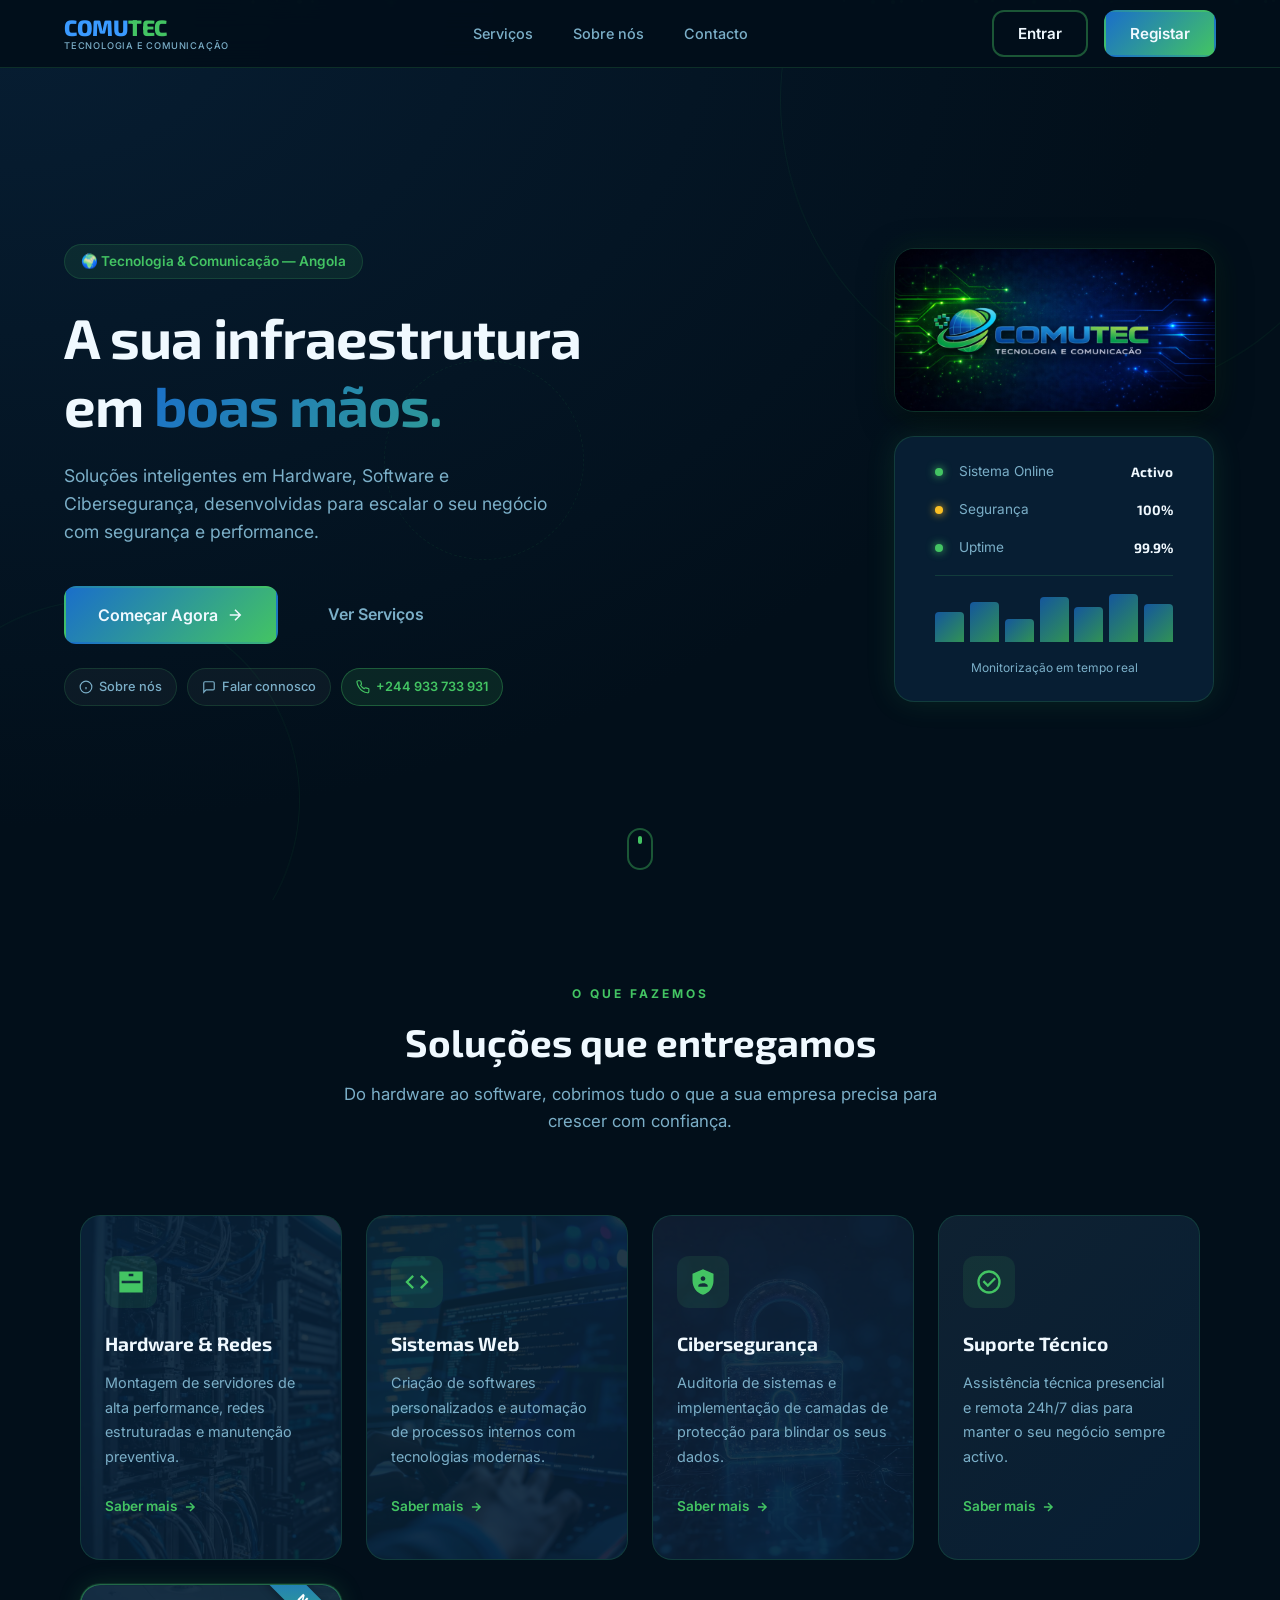
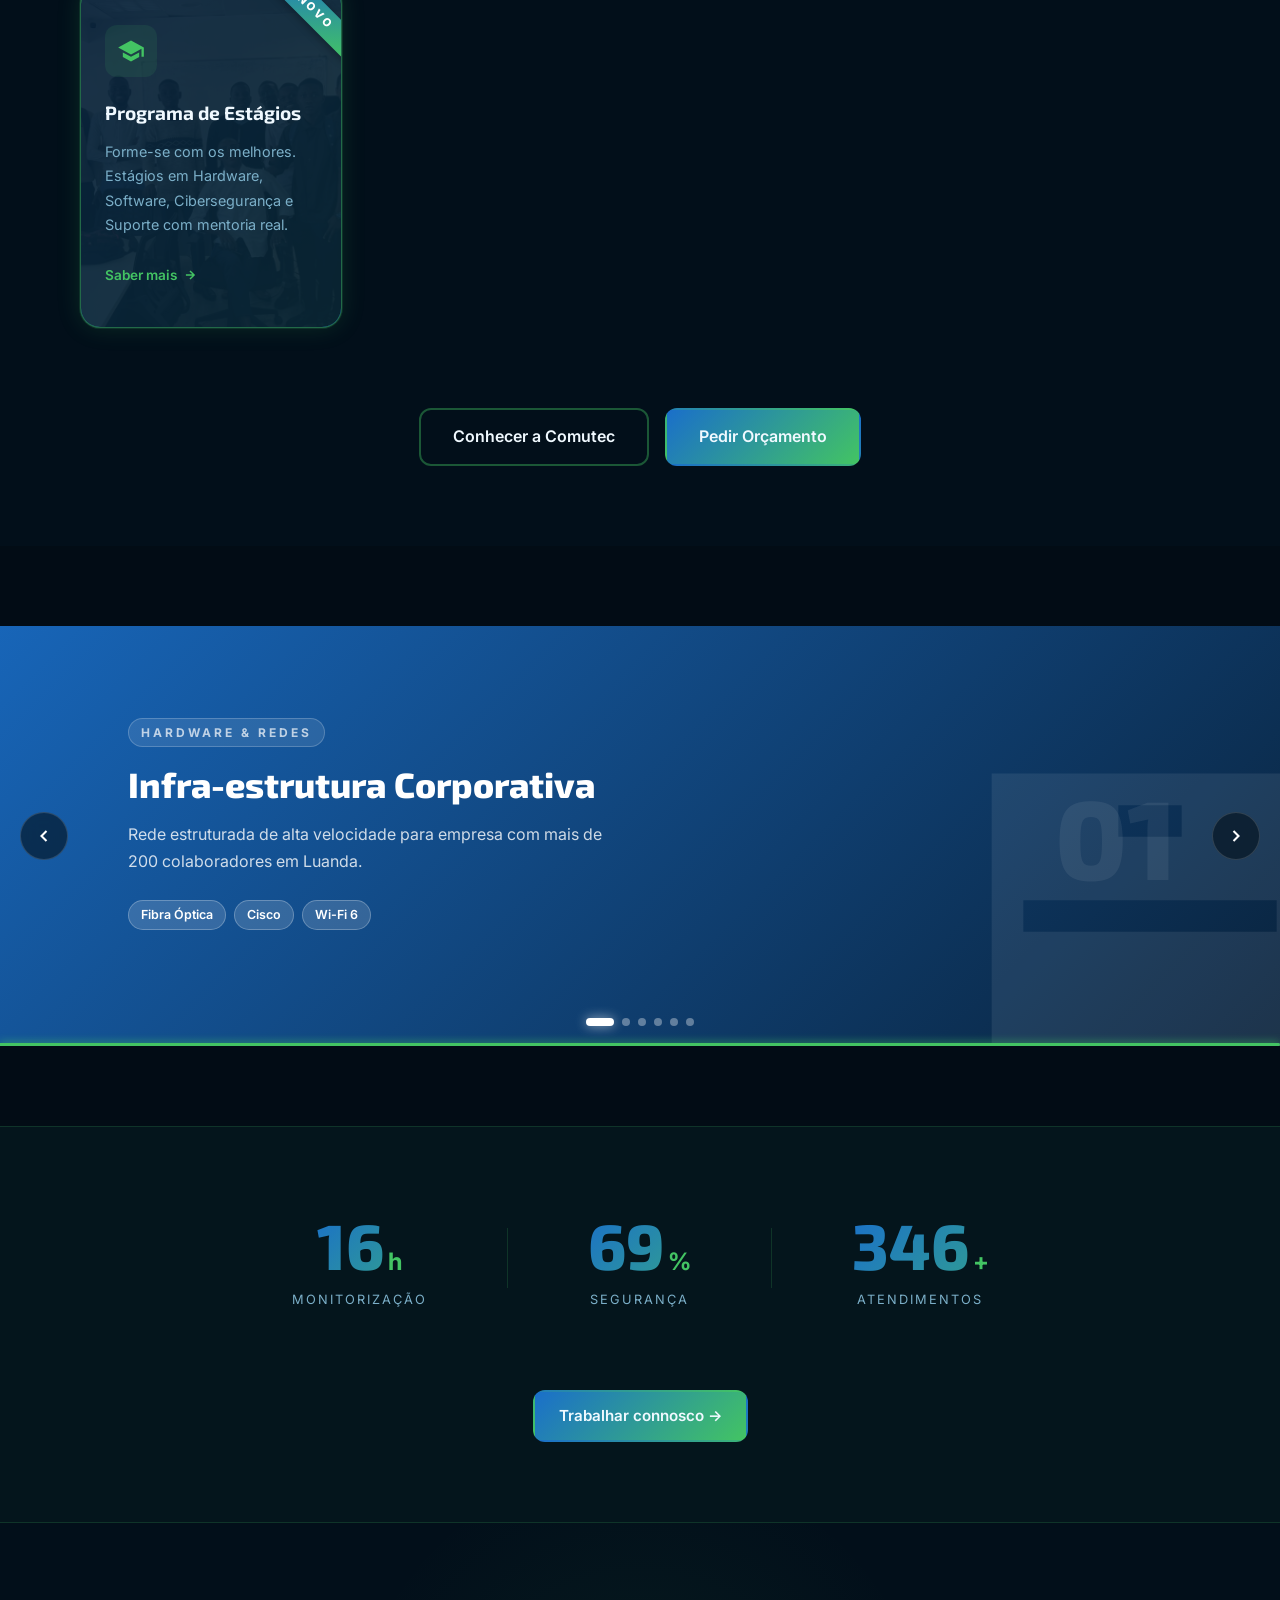
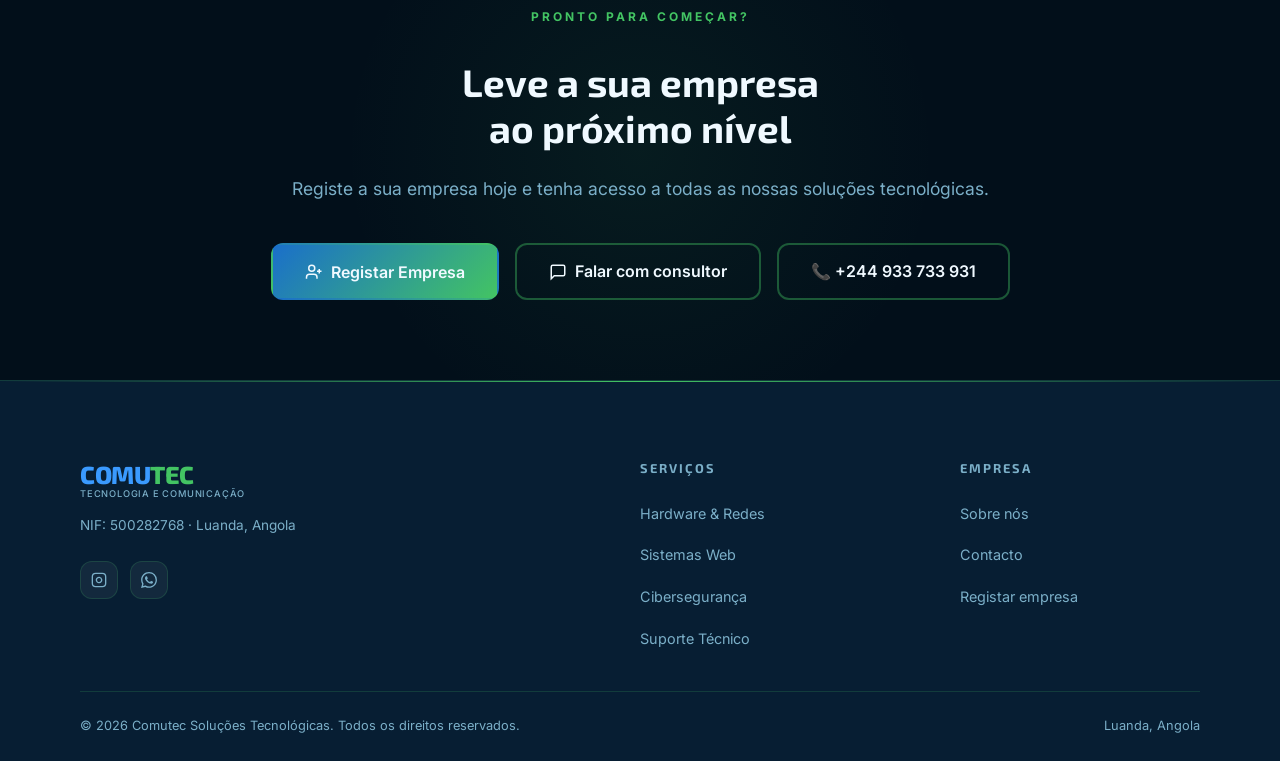
==== index.html @ fc042540 "links" ====
<!DOCTYPE html>
<html lang="pt-pt">
<head>
    <meta charset="UTF-8">
    <meta name="viewport" content="width=device-width, initial-scale=1.0">
    <title>Comutec | Tecnologia e Comunicação</title>
    <link rel="preconnect" href="https://fonts.googleapis.com">
    <link rel="preconnect" href="https://fonts.gstatic.com" crossorigin>
    <link href="https://fonts.googleapis.com/css2?family=Exo+2:wght@300;400;600;700;800&family=Inter:wght@400;500&display=swap" rel="stylesheet">
    <link rel="stylesheet" href="css/pagina_inicial.css">
</head>
<body>

    <!-- ========== INDICADOR DE SCROLL ========== -->
    <div class="indicador-scroll" id="indicador-scroll"></div>

   <!-- ========== CABEÇALHO ========== -->
    <header id="cabecalho">
        <a href="index.html" class="logotipo">
            <div class="logotipo__texto">
                <span class="logotipo__nome">
                    <span class="nome-comu">COMU</span><span class="nome-tec">TEC</span>
                </span>
                <span class="logotipo__slogan">Tecnologia e Comunicação</span>
            </div>
        </a>

        <nav class="navegacao" id="navegacao">
            <!--<a href="index.html"          class="navegacao__link">Início</a>-->
            <a href="#servicos"          class="navegacao__link">Serviços</a>
            <a href="html/sobre.html"    class="navegacao__link">Sobre nós</a>
            <a href="html/contacto.html" class="navegacao__link">Contacto</a>
        </nav>

        <div class="botoes-auth">
            <button id="btn-entrar"   class="botao botao--contorno">Entrar</button>
            <button id="btn-registar" class="botao botao--primario">Registar</button>
        </div>

        <button class="btn-menu-mobile" id="btn-menu-mobile" aria-label="Abrir menu">
            <span></span><span></span><span></span>
        </button>
    </header>


    <!-- ========== HERÓI ========== -->
    <section class="heroi" id="inicio">
        <div class="heroi__fundo">
            <div class="circuito circuito--1"></div>
            <div class="circuito circuito--2"></div>
            <div class="circuito circuito--3"></div>
        </div>
        <!-- Partículas flutuantes -->
            <div class="particulas" id="particulas"></div>
        </div>

        <div class="heroi__conteudo">
            <span class="etiqueta-destaque">🌍 Tecnologia &amp; Comunicação — Angola</span>
            <h1 class="heroi__titulo">
                A sua infraestrutura<br>
                em <span class="texto-gradiente">boas mãos.</span>
            </h1>
            <p class="heroi__subtitulo">
                Soluções inteligentes em Hardware, Software e Cibersegurança,
                desenvolvidas para escalar o seu negócio com segurança e performance.
            </p>

            <!-- Botões principais de acção -->
            <div class="heroi__acoes animar" data-animacao="entrar-cima" data-atraso="450">
                <button id="btn-comecar" class="botao botao--primario botao--grande botao--magnetico">
                    Começar Agora
                    <svg viewBox="0 0 24 24" fill="none" stroke="currentColor" stroke-width="2">
                        <path d="M5 12h14M12 5l7 7-7 7"/>
                    </svg>
                </button>
                <a href="#servicos" class="botao botao--fantasma botao--grande">Ver Serviços</a>
            </div>

            <!-- Botões de acção rápida (pequenos) -->
            <div class="heroi__acoes-rapidas">
                <a href="html/sobre.html" class="botao-rapido">
                    <svg viewBox="0 0 24 24" fill="none" stroke="currentColor" stroke-width="2">
                        <circle cx="12" cy="12" r="10"/>
                        <path d="M12 16v-4M12 8h.01"/>
                    </svg>
                    Sobre nós
                </a>
                <a href="html/contacto.html" class="botao-rapido">
                    <svg viewBox="0 0 24 24" fill="none" stroke="currentColor" stroke-width="2">
                        <path d="M21 15a2 2 0 0 1-2 2H7l-4 4V5a2 2 0 0 1 2-2h14a2 2 0 0 1 2 2z"/>
                    </svg>
                    Falar connosco
                </a>

                <a href="tel:+244933733931" class="botao-rapido botao-rapido--destaque">
                    <svg viewBox="0 0 24 24" fill="none" stroke="currentColor" stroke-width="2">
                        <path d="M22 16.92v3a2 2 0 0 1-2.18 2 19.79 19.79 0 0 1-8.63-3.07A19.5 19.5 0 0 1 4.69 12 19.79 19.79 0 0 1 1.61 3.41 2 2 0 0 1 3.6 1.22h3a2 2 0 0 1 2 1.72 12.84 12.84 0 0 0 .7 2.81 2 2 0 0 1-.45 2.11L7.91 8.96a16 16 0 0 0 6 6l.96-.96a2 2 0 0 1 2.11-.45 12.84 12.84 0 0 0 2.81.7A2 2 0 0 1 22 16.92z"/>
                    </svg>
                    +244 933 733 931
                </a>
            </div>
        </div>

        <div class="heroi__visual">
            <div class="heroi__banner-logo">
                <img src="assets/logoComutecN.png" alt="Comutec" class="heroi__logo-banner">
            </div>
            <div class="painel-tech">
                <div class="painel-tech__linha">
                    <span class="ponto ponto--activo"></span>
                    <span class="painel-tech__label">Sistema Online</span>
                    <span class="painel-tech__valor texto-verde">Activo</span>
                </div>
                <div class="painel-tech__linha">
                    <span class="ponto ponto--aviso"></span>
                    <span class="painel-tech__label">Segurança</span>
                    <span class="painel-tech__valor">100%</span>
                </div>
                <div class="painel-tech__linha">
                    <span class="ponto ponto--activo"></span>
                    <span class="painel-tech__label">Uptime</span>
                    <span class="painel-tech__valor texto-verde">99.9%</span>
                </div>
                <div class="painel-tech__divisor"></div>
                <div class="painel-tech__grafico">
                    <div class="barra" style="--altura: 60%"></div>
                    <div class="barra" style="--altura: 80%"></div>
                    <div class="barra" style="--altura: 45%"></div>
                    <div class="barra" style="--altura: 90%"></div>
                    <div class="barra" style="--altura: 70%"></div>
                    <div class="barra" style="--altura: 95%"></div>
                    <div class="barra" style="--altura: 75%"></div>
                </div>
                <p class="painel-tech__rodape">Monitorização em tempo real</p>
            </div>
        </div>
    </section>

     <!-- Indicador de scroll para baixo -->
        <div class="heroi__scroll-indicador animar" data-animacao="entrar-cima" data-atraso="900">
            <span></span>
        </div>
    </section>



<!-- ========== SERVIÇOS ========== -->
    <section class="servicos" id="servicos">
        <div class="contentor">
            <div class="cabecalho-seccao animar" data-animacao="entrar-cima">
                <span class="etiqueta-seccao">O QUE FAZEMOS</span>
                <h2>Soluções que entregamos</h2>
                <p>Do hardware ao software, cobrimos tudo o que a sua empresa precisa para crescer com confiança.</p>
            </div>
            <div class="grelha-servicos">
                <a href="html/hardware_redes.html" class="cartao-servico cartao-servico--hardware" data-atraso="0">
                    <div class="cartao-servico__imagem"></div>
                    <div class="cartao-servico__brilho"></div>
                    <div class="cartao-servico__icone">
                        <svg viewBox="0 0 24 24" fill="currentColor"><path d="M20,13H4V11H20M7,19H17V17H7M10,5H14V7H10M22,3H2V21H22V3Z"/></svg>
                    </div>
                    <h3>Hardware &amp; Redes</h3>
                    <p>Montagem de servidores de alta performance, redes estruturadas e manutenção preventiva.</p>
                    <span class="cartao-servico__link">Saber mais 
                        <svg viewBox="0 0 24 24" fill="none" stroke="currentColor" stroke-width="2.5">
                            <path d="M5 12h14M12 5l7 7-7 7"/>
                        </svg>
                    </span>
                </a>
                <a href="html/sistemas_web.html" class="cartao-servico cartao-servico--web" data-atraso="100">
                    <div class="cartao-servico__imagem"></div>
                    <div class="cartao-servico__brilho"></div>
                    <div class="cartao-servico__icone">
                        <svg viewBox="0 0 24 24" fill="currentColor"><path d="M14.6,16.6L19.2,12L14.6,7.4L16,6L22,12L16,18L14.6,16.6M9.4,16.6L4.8,12L9.4,7.4L8,6L2,12L8,18L9.4,16.6Z"/></svg>
                    </div>
                    <h3>Sistemas Web</h3>
                    <p>Criação de softwares personalizados e automação de processos internos com tecnologias modernas.</p>
                    <span class="cartao-servico__link">Saber mais 
                        <svg viewBox="0 0 24 24" fill="none" stroke="currentColor" stroke-width="2.5">
                            <path d="M5 12h14M12 5l7 7-7 7"/>
                        </svg>
                    </span>
                </a>
                <a href="html/ciberseguranca.html" class="cartao-servico cartao-servico--seguranca" data-atraso="200">
                    <div class="cartao-servico__imagem"></div>
                    <div class="cartao-servico__brilho"></div>
                    <div class="cartao-servico__icone">
                        <svg viewBox="0 0 24 24" fill="currentColor"><path d="M12,1L3,5V11C3,16.55 6.84,21.74 12,23C17.16,21.74 21,16.55 21,11V5L12,1M12,7C13.1,7 14,7.9 14,9C14,10.1 13.1,11 12,11C10.9,11 10,10.1 10,9C10,7.9 10.9,7 12,7M12,13C13.33,13 16,13.67 16,15V16H8V15C8,13.67 10.67,13 12,13Z"/></svg>
                    </div>
                    <h3>Cibersegurança</h3>
                    <p>Auditoria de sistemas e implementação de camadas de protecção para blindar os seus dados.</p>
                    <span class="cartao-servico__link">Saber mais 
                        <svg viewBox="0 0 24 24" fill="none" stroke="currentColor" stroke-width="2.5">
                            <path d="M5 12h14M12 5l7 7-7 7"/>
                        </svg>
                    </span>
                </a>
                <a href="html/suporte_tecnico.html" class="cartao-servico cartao-servico--suporte" data-atraso="300">
                    <div class="cartao-servico__imagem"></div>
                    <div class="cartao-servico__brilho"></div>
                    <div class="cartao-servico__icone">
                        <svg viewBox="0 0 24 24" fill="currentColor"><path d="M12,2A10,10 0 0,0 2,12A10,10 0 0,0 12,22A10,10 0 0,0 22,12A10,10 0 0,0 12,2M12,4A8,8 0 0,1 20,12A8,8 0 0,1 12,20A8,8 0 0,1 4,12A8,8 0 0,1 12,4M11,16.5L6.5,12L7.91,10.59L11,13.67L16.59,8.09L18,9.5L11,16.5Z"/></svg>
                    </div>
                    <h3>Suporte Técnico</h3>
                    <p>Assistência técnica presencial e remota 24h/7 dias para manter o seu negócio sempre activo.</p>
                    <span class="cartao-servico__link">Saber mais 
                        <svg viewBox="0 0 24 24" fill="none" stroke="currentColor" stroke-width="2.5">
                            <path d="M5 12h14M12 5l7 7-7 7"/>
                        </svg>
                    </span>
                </a>
                <!-- NOVO CARTÃO: PROGRAMA DE ESTÁGIOS -->
                <a href="html/" class="cartao-servico cartao-servico--estagios cartao-servico--destaque" data-atraso="400">
                    <div class="cartao-servico__imagem"></div>
                    <div class="cartao-servico__brilho"></div>
                    <span class="cartao-servico__fita">NOVO</span>
                    <div class="cartao-servico__icone">
                        <svg viewBox="0 0 24 24" fill="currentColor"><path d="M12,3L1,9L12,15L21,10.09V17H23V9M5,13.18V17.18L12,21L19,17.18V13.18L12,17L5,13.18Z"/></svg>
                    </div>
                    <h3>Programa de Estágios</h3>
                    <p>Forme-se com os melhores. Estágios em Hardware, Software, Cibersegurança e Suporte com mentoria real.</p>
                    <span class="cartao-servico__link">Saber mais 
                        <svg viewBox="0 0 24 24" fill="none" stroke="currentColor" stroke-width="2.5">
                            <path d="M5 12h14M12 5l7 7-7 7"/>
                        </svg>
                    </span>
                </a>
            </div>

              <!-- Botões abaixo dos cartões de serviço -->
            <div class="servicos__botoes animar" data-animacao="entrar-cima">
                <a href="html/sobre.html"    class="botao botao--contorno botao--grande">Conhecer a Comutec</a>
                <a href="html/contacto.html" class="botao botao--primario botao--grande botao--magnetico">Pedir Orçamento</a>
            </div>
        </div>
    </section>

     <!-- ========== CARROSSEL DE PROJECTOS ========== -->
    <section class="carrossel-seccao" id="carrossel">

        <div class="carrossel" id="carrossel-principal">
            <div class="carrossel__faixa" id="faixa-carrossel">

                <div class="carrossel__slide" data-cor="#1a6fca">
                    <div class="slide__gradiente" style="--g1:#1a6fca;--g2:#0a2540;"></div>
                    <div class="slide__icone-fundo">
                        <svg viewBox="0 0 24 24" fill="currentColor" opacity="0.08"><path d="M20,13H4V11H20M7,19H17V17H7M10,5H14V7H10M22,3H2V21H22V3Z"/></svg>
                    </div>
                    <div class="slide__conteudo">
                        <span class="slide__categoria">Hardware &amp; Redes</span>
                        <h3>Infra-estrutura Corporativa</h3>
                        <p>Rede estruturada de alta velocidade para empresa com mais de 200 colaboradores em Luanda.</p>
                        <div class="slide__tags">
                            <span class="slide__tag">Fibra Óptica</span>
                            <span class="slide__tag">Cisco</span>
                            <span class="slide__tag">Wi-Fi 6</span>
                        </div>
                    </div>
                    <span class="slide__numero">01</span>
                </div>

                <div class="carrossel__slide" data-cor="#43c463">
                    <div class="slide__gradiente" style="--g1:#43c463;--g2:#071e33;"></div>
                    <div class="slide__icone-fundo">
                        <svg viewBox="0 0 24 24" fill="currentColor" opacity="0.08"><path d="M14.6,16.6L19.2,12L14.6,7.4L16,6L22,12L16,18L14.6,16.6M9.4,16.6L4.8,12L9.4,7.4L8,6L2,12L8,18L9.4,16.6Z"/></svg>
                    </div>
                    <div class="slide__conteudo">
                        <span class="slide__categoria">Sistemas Web</span>
                        <h3>Sistema de Gestão Empresarial</h3>
                        <p>Plataforma web para gestão de stocks, vendas e relatórios em tempo real para grupo empresarial angolano.</p>
                        <div class="slide__tags">
                            <span class="slide__tag">Dashboard</span>
                            <span class="slide__tag">Relatórios</span>
                            <span class="slide__tag">Mobile-First</span>
                        </div>
                    </div>
                    <span class="slide__numero">02</span>
                </div>

                <div class="carrossel__slide" data-cor="#f87171">
                    <div class="slide__gradiente" style="--g1:#ef4444;--g2:#020f1a;"></div>
                    <div class="slide__icone-fundo">
                        <svg viewBox="0 0 24 24" fill="currentColor" opacity="0.08"><path d="M12,1L3,5V11C3,16.55 6.84,21.74 12,23C17.16,21.74 21,16.55 21,11V5L12,1Z"/></svg>
                    </div>
                    <div class="slide__conteudo">
                        <span class="slide__categoria">Cibersegurança</span>
                        <h3>Blindagem de Sistemas Financeiros</h3>
                        <p>Análise de vulnerabilidades e implementação de firewall avançado para protecção de dados financeiros sensíveis.</p>
                        <div class="slide__tags">
                            <span class="slide__tag">Firewall</span>
                            <span class="slide__tag">Pentest</span>
                            <span class="slide__tag">VPN</span>
                        </div>
                    </div>
                    <span class="slide__numero">03</span>
                </div>

                <div class="carrossel__slide" data-cor="#fbbf24">
                    <div class="slide__gradiente" style="--g1:#d97706;--g2:#0a2540;"></div>
                    <div class="slide__icone-fundo">
                        <svg viewBox="0 0 24 24" fill="currentColor" opacity="0.08"><path d="M12,2A10,10 0 0,0 2,12A10,10 0 0,0 12,22A10,10 0 0,0 22,12A10,10 0 0,0 12,2Z"/></svg>
                    </div>
                    <div class="slide__conteudo">
                        <span class="slide__categoria">Suporte Técnico</span>
                        <h3>Suporte 24/7 para Hospital</h3>
                        <p>Contrato de suporte contínuo com resposta inferior a 2 horas para grupo hospitalar em Luanda.</p>
                        <div class="slide__tags">
                            <span class="slide__tag">SLA Garantido</span>
                            <span class="slide__tag">Remoto</span>
                            <span class="slide__tag">Presencial</span>
                        </div>
                    </div>
                    <span class="slide__numero">04</span>
                </div>

                <div class="carrossel__slide" data-cor="#a78bfa">
                    <div class="slide__gradiente" style="--g1:#7c3aed;--g2:#020f1a;"></div>
                    <div class="slide__icone-fundo">
                        <svg viewBox="0 0 24 24" fill="currentColor" opacity="0.08"><path d="M4,1H20A1,1 0 0,1 21,2V22A1,1 0 0,1 20,23H4A1,1 0 0,1 3,22V2A1,1 0 0,1 4,1M4,2V22H20V2H4M6,4H14V6H6V4M6,8H18V10H6V8M6,12H16V14H6V12Z"/></svg>
                    </div>
                    <div class="slide__conteudo">
                        <span class="slide__categoria">Cloud &amp; Servidores</span>
                        <h3>Migração para Cloud Híbrida</h3>
                        <p>Migração completa de servidores físicos para cloud com zero downtime para empresa de telecomunicações.</p>
                        <div class="slide__tags">
                            <span class="slide__tag">Cloud</span>
                            <span class="slide__tag">Backup</span>
                            <span class="slide__tag">Alta Disponibilidade</span>
                        </div>
                    </div>
                    <span class="slide__numero">05</span>
                </div>

                <div class="carrossel__slide" data-cor="#43c463">
                    <div class="slide__gradiente" style="--g1:#1a6fca;--g2:#43c463;"></div>
                    <div class="slide__icone-fundo">
                        <svg viewBox="0 0 24 24" fill="currentColor" opacity="0.08"><path d="M12,3L1,9L12,15L21,10.09V17H23V9M5,13.18V17.18L12,21L19,17.18V13.18L12,17L5,13.18Z"/></svg>
                    </div>
                    <div class="slide__conteudo">
                        <span class="slide__categoria">Programa de Estágios</span>
                        <h3>Formando a próxima geração de técnicos</h3>
                        <p>Iniciativa da Comutec para jovens talentos angolanos: formação prática, mentoria com especialistas e possibilidade de contratação directa.</p>
                        <div class="slide__tags">
                            <span class="slide__tag">Mentoria</span>
                            <span class="slide__tag">Certificado</span>
                            <span class="slide__tag">Contratação</span>
                        </div>
                    </div>
                    <span class="slide__numero">06</span>
                </div>

             </div><!-- fim faixa -->

            <!-- Botões de navegação -->
            <button class="carrossel__btn carrossel__btn--anterior" id="btn-anterior" aria-label="Anterior">
                <svg viewBox="0 0 24 24" fill="none" stroke="currentColor" stroke-width="2.5">
                    <path d="M15 18l-6-6 6-6"/>
                </svg>
            </button>
            <button class="carrossel__btn carrossel__btn--proximo" id="btn-proximo" aria-label="Próximo">
                <svg viewBox="0 0 24 24" fill="none" stroke="currentColor" stroke-width="2.5">
                    <path d="M9 18l6-6-6-6"/>
                </svg>
            </button>

            <!-- Pontos de navegação -->
            <div class="carrossel__pontos" id="pontos-carrossel">
                <button class="carrossel__ponto activo" data-indice="0"></button>
                <button class="carrossel__ponto" data-indice="1"></button>
                <button class="carrossel__ponto" data-indice="2"></button>
                <button class="carrossel__ponto" data-indice="3"></button>
                <button class="carrossel__ponto" data-indice="4"></button>
                <button class="carrossel__ponto" data-indice="5"></button>
            </div>

            <!-- Barra de progresso automático -->
            <div class="carrossel__progresso">
                <div class="carrossel__barra" id="barra-carrossel"></div>
            </div>
        </div>
    </section>


    <!-- ========== ESTATÍSTICAS ========== -->
    <section class="estatisticas" id="estatisticas">
        <div class="contentor">
            <div class="grelha-estatisticas">
                <div class="stat-item">
                    <h4 class="stat-numero" data-valor="24">0</h4>
                    <p class="stat-unidade">h</p>
                    <p class="stat-descricao">Monitorização</p>
                </div>
                <div class="divisor-stat"></div>
                <div class="stat-item">
                    <h4 class="stat-numero" data-valor="100">0</h4>
                    <p class="stat-unidade">%</p>
                    <p class="stat-descricao">Segurança</p>
                </div>
                <div class="divisor-stat"></div>
                <div class="stat-item">
                    <h4 class="stat-numero" data-valor="500">0</h4>
                    <p class="stat-unidade">+</p>
                    <p class="stat-descricao">Atendimentos</p>
                </div>
            </div>
            <div class="estatisticas__acoes">
                <a href="html/contacto.html" class="botao botao--primario">Trabalhar connosco →</a>
            </div>
        </div>
    </section>


    <!-- ========== CTA ========== -->
    <section class="cta" id="cta">
        <div class="contentor">
            <div class="cta__conteudo">
                <span class="etiqueta-seccao animar" data-animacao="entrar-cima">PRONTO PARA COMEÇAR?</span>
                <h2 class="animar" data-animacao="entrar-cima" data-atraso="150">Leve a sua empresa<br>ao próximo nível</h2>
                <p class="animar" data-animacao="entrar-cima" data-atraso="300">Registe a sua empresa hoje e tenha acesso a todas as nossas soluções tecnológicas.</p>
                <div class="cta__acoes animar" data-animacao="entrar-cima" data-atraso="450">
                    <button id="btn-cta-registar" class="botao botao--primario botao--grande botao--magnetico">
                        <svg viewBox="0 0 24 24" fill="none" stroke="currentColor" stroke-width="2">
                            <path d="M16 21v-2a4 4 0 0 0-4-4H6a4 4 0 0 0-4 4v2"/>
                            <circle cx="9" cy="7" r="4"/>
                            <line x1="19" y1="8" x2="19" y2="14"/>
                            <line x1="22" y1="11" x2="16" y2="11"/>
                        </svg>
                        Registar Empresa
                    </button>
                    <a href="html/contacto.html" class="botao botao--contorno botao--grande">
                        <svg viewBox="0 0 24 24" fill="none" stroke="currentColor" stroke-width="2">
                            <path d="M21 15a2 2 0 0 1-2 2H7l-4 4V5a2 2 0 0 1 2-2h14a2 2 0 0 1 2 2z"/>
                        </svg>
                        Falar com consultor
                    </a>
                    <a href="tel:+244933733931" class="botao botao--contorno botao--grande">
                        📞 +244 933 733 931
                    </a>
                </div>
            </div>
        </div>
    </section>


    <!-- ========== RODAPÉ ========== -->
    <footer class="rodape">
        <div class="contentor">
            <div class="rodape__conteudo">
                <div class="rodape__marca">
                    <a href="index.html" class="logotipo logotipo--rodape">
                        <div class="logotipo__texto">
                            <span class="logotipo__nome">
                                <span class="nome-comu">COMU</span><span class="nome-tec">TEC</span>
                            </span>
                            <span class="logotipo__slogan">Tecnologia e Comunicação</span>
                        </div>
                    </a>
                    <p>NIF: 500282768 · Luanda, Angola</p>
                    <div class="rodape__redes">
                        <a href="https://www.instagram.com/comut_ec?igsh=MTVjcnNoNzM2YndqbA==" class="rodape__rede" aria-label="Instagram">
                            <svg viewBox="0 0 24 24" fill="none" stroke="currentColor" stroke-width="2">
                                <rect x="2" y="2" width="20" height="20" rx="5"/>
                                <path d="M16 11.37A4 4 0 1 1 12.63 8 4 4 0 0 1 16 11.37z"/>
                                <line x1="17.5" y1="6.5" x2="17.51" y2="6.5"/>
                            </svg>
                        </a>
                        
                        <a href="https://wa.me/244933733931" class="rodape__rede" aria-label="WhatsApp">
                            <svg viewBox="0 0 24 24" fill="currentColor"><path d="M17.472 14.382c-.297-.149-1.758-.867-2.03-.967-.273-.099-.471-.148-.67.15-.197.297-.767.966-.94 1.164-.173.199-.347.223-.644.075-.297-.15-1.255-.463-2.39-1.475-.883-.788-1.48-1.761-1.653-2.059-.173-.297-.018-.458.13-.606.134-.133.298-.347.446-.52.149-.174.198-.298.298-.497.099-.198.05-.371-.025-.52-.075-.149-.669-1.612-.916-2.207-.242-.579-.487-.5-.669-.51-.173-.008-.371-.01-.57-.01-.198 0-.52.074-.792.372-.272.297-1.04 1.016-1.04 2.479 0 1.462 1.065 2.875 1.213 3.074.149.198 2.096 3.2 5.077 4.487.709.306 1.262.489 1.694.625.712.227 1.36.195 1.871.118.571-.085 1.758-.719 2.006-1.413.248-.694.248-1.289.173-1.413-.074-.124-.272-.198-.57-.347m-5.421 7.403h-.004a9.87 9.87 0 0 1-5.031-1.378l-.361-.214-3.741.982.998-3.648-.235-.374a9.86 9.86 0 0 1-1.51-5.26c.001-5.45 4.436-9.884 9.888-9.884 2.64 0 5.122 1.03 6.988 2.898a9.825 9.825 0 0 1 2.893 6.994c-.003 5.45-4.437 9.884-9.885 9.884m8.413-18.297A11.815 11.815 0 0 0 12.05 0C5.495 0 .16 5.335.157 11.892c0 2.096.547 4.142 1.588 5.945L.057 24l6.305-1.654a11.882 11.882 0 0 0 5.683 1.448h.005c6.554 0 11.89-5.335 11.893-11.893a11.821 11.821 0 0 0-3.48-8.413Z"/></svg>
                        </a>
                    </div>
                </div>
                <div class="rodape__links">
                    <h4>Serviços</h4>
                    <ul>
                        <li><a href="html/contacto.html">Hardware &amp; Redes</a></li>
                        <li><a href="html/contacto.html">Sistemas Web</a></li>
                        <li><a href="html/contacto.html">Cibersegurança</a></li>
                        <li><a href="html/contacto.html">Suporte Técnico</a></li>
                    </ul>
                </div>
                <div class="rodape__links">
                    <h4>Empresa</h4>
                    <ul>
                        <li><a href="html/sobre.html">Sobre nós</a></li>
                        
                        <li><a href="html/contacto.html">Contacto</a></li>
                        <li><a href="html/cadastro.html">Registar empresa</a></li>
                    </ul>
                </div>
            </div>
            <div class="rodape__base">
                <p>&copy; 2026 Comutec Soluções Tecnológicas. Todos os direitos reservados.</p>
                <p>Luanda, Angola</p>
            </div>
        </div>
    </footer>

  <!-- Botão voltar ao topo -->
    <button class="btn-topo" id="btn-topo" aria-label="Voltar ao topo">
        <svg viewBox="0 0 24 24" fill="none" stroke="currentColor" stroke-width="2.5">
            <path d="M12 19V5M5 12l7-7 7 7"/>
        </svg>
    </button>
    <script src="js/pagina_inicial.js"></script>

</body>
</html>
---- css/pagina_inicial.css ----
/* =====================================================
   COMUTEC — Folha de Estilos Principal
   Ficheiro: css/pagina_inicial.css
   Versão: 5.0 — Animações Melhoradas + Programa de Estágios
===================================================== */

:root {
    --cor-fundo:            #020f1a;
    --cor-fundo-cartao:     #071e33;
    --cor-fundo-cartao-2:   #0a2540;
    --cor-primaria:         #43c463;
    --cor-primaria-escura:  #2ea84e;
    --cor-secundaria:       #1a6fca;
    --cor-secundaria-clara: #3a9aff;
    --gradiente-principal:  linear-gradient(135deg, var(--cor-secundaria), var(--cor-primaria));
    --gradiente-verde:      linear-gradient(135deg, #43c463, #76c442);
    --gradiente-fundo:      radial-gradient(ellipse at top left, #071e33 0%, #020f1a 65%);
    --cor-texto:            #f0f9ff;
    --cor-texto-suave:      #7bafc8;
    --cor-texto-escuro:     #020f1a;
    --cor-borda:            rgba(67,196,99,0.18);
    --cor-borda-hover:      rgba(67,196,99,0.55);
    --sombra-brilho:        0 0 30px rgba(67,196,99,0.12);
    --fonte-titulo:  'Exo 2', sans-serif;
    --fonte-corpo:   'Inter', sans-serif;
    --espaco-xs:  4px;
    --espaco-sm:  8px;
    --espaco-md:  16px;
    --espaco-lg:  24px;
    --espaco-xl:  40px;
    --espaco-2xl: 80px;
    --raio-sm:  6px;
    --raio-md:  12px;
    --raio-lg:  20px;
    --raio-full: 9999px;
    --trans-rapida: 0.2s ease;
    --trans-normal: 0.35s ease;
    --trans-lenta:  0.6s ease;
}

*, *::before, *::after { margin:0; padding:0; box-sizing:border-box; }
html { scroll-behavior: smooth; scroll-padding-top: 80px; }
body { background:var(--cor-fundo); color:var(--cor-texto); font-family:var(--fonte-corpo); line-height:1.6; overflow-x:hidden; }
ul  { list-style:none; }
a   { text-decoration:none; color:inherit; }
img, svg { max-width:100%; display:block; }
button { cursor:pointer; font-family:var(--fonte-corpo); }

/* Scrollbar personalizada */
::-webkit-scrollbar { width: 10px; }
::-webkit-scrollbar-track { background: var(--cor-fundo); }
::-webkit-scrollbar-thumb { background: linear-gradient(180deg, var(--cor-secundaria), var(--cor-primaria)); border-radius: 10px; border: 2px solid var(--cor-fundo); }
::-webkit-scrollbar-thumb:hover { background: var(--cor-primaria); }

/* Selecção de texto */
::selection { background: var(--cor-primaria); color: var(--cor-fundo); }

h1,h2,h3,h4 { font-family:var(--fonte-titulo); font-weight:700; line-height:1.2; color:var(--cor-texto); }
h1 { font-size: clamp(2rem,5vw,3.5rem); }
h2 { font-size: clamp(1.6rem,3vw,2.5rem); }
h3 { font-size: 1.3rem; }

.texto-gradiente {
    background: var(--gradiente-principal);
    background-size: 200% 200%;
    -webkit-background-clip: text;
    -webkit-text-fill-color: transparent;
    background-clip: text;
    animation: gradiente-movimento 4s ease infinite;
}
.texto-verde { color:var(--cor-primaria); }
.texto-azul  { color:var(--cor-secundaria-clara); }

/* ── Indicador de scroll no topo ── */
.indicador-scroll {
    position: fixed;
    top: 0; left: 0;
    width: 0%;
    height: 3px;
    background: var(--gradiente-principal);
    z-index: 2000;
    box-shadow: 0 0 10px rgba(67,196,99,0.6);
    transition: width 0.1s linear;
}

/* ── Logótipo ── */
.logotipo { display:flex; align-items:center; gap:10px; text-decoration:none; color:var(--cor-texto); }
.logotipo__img-redondo {
    width:44px; height:44px; border-radius:50%; object-fit:cover;
    border:2px solid var(--cor-primaria);
    box-shadow:0 0 14px rgba(67,196,99,0.4); flex-shrink:0;
    transition:box-shadow var(--trans-normal);
}
.logotipo:hover .logotipo__img-redondo { box-shadow:0 0 22px rgba(67,196,99,0.6); }
.logotipo__texto { display:flex; flex-direction:column; line-height:1.1; }
.logotipo__nome { font-family:var(--fonte-titulo); font-size:1.4rem; font-weight:800; letter-spacing:-0.5px; }
.nome-comu { color:var(--cor-secundaria-clara); transition: color var(--trans-normal); }
.nome-tec  { color:var(--cor-primaria); transition: color var(--trans-normal); }
.logotipo:hover .nome-comu { color: var(--cor-primaria); }
.logotipo:hover .nome-tec { color: var(--cor-secundaria-clara); }
.logotipo__slogan { font-size:0.58rem; font-weight:500; color:var(--cor-texto-suave); letter-spacing:0.8px; text-transform:uppercase; }
.logotipo--rodape .logotipo__nome { font-size:1.55rem; }

/* ── Utilitários ── */
.contentor { width:100%; max-width:1200px; margin:0 auto; padding:0 var(--espaco-xl); }
.etiqueta-seccao { display:inline-block; font-size:0.75rem; font-weight:700; letter-spacing:3px; text-transform:uppercase; color:var(--cor-primaria); margin-bottom:var(--espaco-md); }
.etiqueta-destaque { display:inline-block; background:rgba(67,196,99,0.1); border:1px solid var(--cor-borda); color:var(--cor-primaria); font-size:0.85rem; font-weight:600; padding:6px 16px; border-radius:var(--raio-full); margin-bottom:var(--espaco-lg); }
.cabecalho-seccao { text-align:center; margin-bottom:var(--espaco-2xl); }
.cabecalho-seccao h2 { margin-bottom:var(--espaco-md); }
.cabecalho-seccao p  { color:var(--cor-texto-suave); max-width:600px; margin:0 auto; font-size:1.05rem; }

/* ── Botões ── */
.botao {
    display:inline-flex; align-items:center; gap:8px;
    padding:12px 24px; border-radius:var(--raio-md);
    font-size:0.95rem; font-weight:600; border:2px solid transparent;
    transition:all var(--trans-normal); white-space:nowrap;
}
.botao--primario { background:var(--gradiente-principal); color:var(--cor-texto); border-color:transparent; }
.botao--primario:hover { transform:translateY(-3px); box-shadow:0 8px 25px rgba(67,196,99,0.35); filter:brightness(1.1); }
.botao--contorno { background:transparent; color:var(--cor-texto); border-color:rgba(67,196,99,0.4); }
.botao--contorno:hover { background:rgba(67,196,99,0.08); border-color:var(--cor-primaria); color:var(--cor-primaria); }
.botao--fantasma { background:transparent; color:var(--cor-texto-suave); border-color:transparent; }
.botao--fantasma:hover { color:var(--cor-primaria); }
.botao--grande { padding:14px 32px; font-size:1rem; }
.botao svg { width:18px; height:18px; transition:transform var(--trans-rapida); }
.botao:hover svg { transform:translateX(4px); }

/* ── Cabeçalho ── */
#cabecalho {
    position:fixed; top:0; left:0; right:0; z-index:1000;
    display:flex; align-items:center; justify-content:space-between;
    padding:10px 5%;
    background:rgba(2,15,26,0.93); backdrop-filter:blur(14px);
    border-bottom:1px solid var(--cor-borda);
    transition:padding var(--trans-normal), background var(--trans-normal);
}

#cabecalho.compacto { padding:7px 5%; background: rgba(2,15,26,0.97); box-shadow: 0 4px 30px rgba(0,0,0,0.3); }
#cabecalho.compacto .logotipo__img-redondo { width:36px; height:36px; }
.navegacao { display:flex; gap:var(--espaco-xl); }
.navegacao__link { color:var(--cor-texto-suave); font-size:0.9rem; font-weight:500; transition:color var(--trans-rapida); position:relative; }
.navegacao__link::after { content:''; position:absolute; bottom:-4px; left:0; width:0; height:2px; background:var(--gradiente-principal); transition:width var(--trans-normal); }
.navegacao__link:hover { color:var(--cor-primaria); }
.navegacao__link:hover::after { width:100%; }
.botoes-auth { display:flex; gap:var(--espaco-md); }
.btn-menu-mobile { display:none; flex-direction:column; gap:5px; background:none; border:none; padding:4px; }
.btn-menu-mobile span { display:block; width:24px; height:2px; background:var(--cor-texto); border-radius:2px; transition:all var(--trans-rapida); }

/* ── Herói ── */
.heroi {
    min-height:100vh; display:flex; align-items:center;
    justify-content:space-between; gap:var(--espaco-2xl);
    padding:110px 5% 60px;
    background:var(--gradiente-fundo); position:relative; overflow:hidden;
}
.heroi__fundo { position:absolute; inset:0; pointer-events:none; overflow:hidden; }
.circuito { position:absolute; border-radius:50%; border:1px solid rgba(67,196,99,0.08); animation:pulsar 6s ease-in-out infinite; will-change: transform; }
.circuito--1 { width:600px; height:600px; top:-200px; right:-100px; }
.circuito--2 { width:400px; height:400px; bottom:-100px; left:-100px; animation-delay:2s; }
.circuito--3 { width:200px; height:200px; top:40%; left:30%; animation-delay:4s; border-style:dashed; animation: pulsar 6s ease-in-out infinite, girar-lento 30s linear infinite; }

/* Partículas flutuantes */
.particulas { position: absolute; inset: 0; pointer-events: none; }
.particula {
    position: absolute;
    width: 4px; height: 4px;
    background: var(--cor-primaria);
    border-radius: 50%;
    opacity: 0.4;
    box-shadow: 0 0 8px var(--cor-primaria);
    animation: flutuar-particula linear infinite;
}

.heroi__conteudo { flex:1; max-width:570px; position: relative; z-index: 2; }
.heroi__titulo    { margin-bottom:var(--espaco-lg); letter-spacing:-1px; }
.heroi__subtitulo { color:var(--cor-texto-suave); font-size:1.1rem; margin-bottom:var(--espaco-xl); max-width:500px; }
.heroi__acoes { display:flex; gap:var(--espaco-md); flex-wrap:wrap; margin-bottom:var(--espaco-lg); }

/* Indicador de scroll */
.heroi__scroll-indicador {
    position: absolute;
    bottom: 30px;
    left: 50%;
    transform: translateX(-50%);
    width: 26px; height: 42px;
    border: 2px solid rgba(67,196,99,0.4);
    border-radius: 20px;
    pointer-events: none;
}
.heroi__scroll-indicador span {
    display: block;
    width: 4px; height: 8px;
    background: var(--cor-primaria);
    border-radius: 2px;
    margin: 6px auto 0;
    animation: scroll-baixar 1.8s ease-in-out infinite;
}

/* Botões de acção rápida */
.heroi__acoes-rapidas {
    display:flex;
    gap:10px;
    flex-wrap:wrap;
    margin-top:var(--espaco-md);
}
.botao-rapido {
    display:inline-flex; align-items:center; gap:6px;
    padding:8px 14px;
    background:rgba(255,255,255,0.04);
    border:1px solid var(--cor-borda);
    border-radius:var(--raio-full);
    color:var(--cor-texto-suave);
    font-size:0.8rem; font-weight:500;
    transition:all var(--trans-rapida);
    cursor:pointer;
}
.botao-rapido svg { width:14px; height:14px; flex-shrink:0; }
.botao-rapido:hover { background:rgba(67,196,99,0.1); border-color:var(--cor-primaria); color:var(--cor-primaria); transform: translateY(-2px); }
.botao-rapido--destaque {
    background:rgba(67,196,99,0.12);
    border-color:rgba(67,196,99,0.35);
    color:var(--cor-primaria);
    font-weight:600;
}
.botao-rapido--destaque:hover { background:rgba(67,196,99,0.2); }

.heroi__visual { flex-shrink:0; display:flex; flex-direction:column; gap:var(--espaco-lg); position: relative; z-index: 2; }
.heroi__banner-logo { border-radius:var(--raio-lg); overflow:hidden; border:1px solid var(--cor-borda); box-shadow:0 8px 32px rgba(0,0,0,0.5), var(--sombra-brilho); transition: transform var(--trans-normal), box-shadow var(--trans-normal); }
.heroi__banner-logo:hover { transform: translateY(-4px); box-shadow: 0 12px 40px rgba(0,0,0,0.6), 0 0 40px rgba(67,196,99,0.25); }
.heroi__logo-banner { width:320px; height:auto; display:block; }
.painel-tech { background:var(--cor-fundo-cartao); border:1px solid var(--cor-borda); border-radius:var(--raio-lg); padding:var(--espaco-lg) var(--espaco-xl); width:320px; box-shadow:var(--sombra-brilho); transition: transform var(--trans-normal), box-shadow var(--trans-normal); }
.painel-tech:hover { transform: translateY(-4px); box-shadow: 0 12px 40px rgba(0,0,0,0.6), 0 0 40px rgba(67,196,99,0.25); }
.painel-tech__linha { display:flex; align-items:center; gap:var(--espaco-md); margin-bottom:var(--espaco-md); }
.ponto { width:8px; height:8px; border-radius:50%; flex-shrink:0; }
.ponto--activo { background:var(--cor-primaria); box-shadow:0 0 8px var(--cor-primaria); animation:piscar 2s infinite; }
.ponto--aviso  { background:#fbbf24; box-shadow:0 0 8px #fbbf24; }
.painel-tech__label  { color:var(--cor-texto-suave); font-size:0.85rem; flex:1; }
.painel-tech__valor  { font-size:0.85rem; font-weight:700; font-family:var(--fonte-titulo); color:var(--cor-texto); }
.painel-tech__divisor { height:1px; background:var(--cor-borda); margin:var(--espaco-md) 0; }
.painel-tech__grafico { display:flex; align-items:flex-end; gap:6px; height:50px; margin-bottom:var(--espaco-md); }
.barra { flex:1; height:var(--altura); background:var(--gradiente-principal); border-radius:4px 4px 0 0; opacity:0.7; transition:opacity var(--trans-rapida), transform var(--trans-rapida); animation:crescer 1s ease both; cursor: pointer; }
.barra:hover { opacity:1; transform: scaleY(1.08); }
.painel-tech__rodape { font-size:0.75rem; color:var(--cor-texto-suave); text-align:center; }

/* ── Serviços ── */
.servicos { padding:var(--espaco-2xl) 0; position: relative; }
.grelha-servicos { display:grid; grid-template-columns:repeat(auto-fit,minmax(260px,1fr)); gap:var(--espaco-lg); }

/* O cartão é agora um link (a) */
.cartao-servico {
    background:var(--cor-fundo-cartao); border:1px solid var(--cor-borda);
    border-radius:var(--raio-lg); padding:var(--espaco-xl) var(--espaco-lg);
    transition: transform var(--trans-normal), border-color var(--trans-normal), box-shadow var(--trans-normal);
    position:relative; overflow:hidden;
    opacity:0; transform:translateY(40px);
    display: block;
    color: inherit;
    cursor: pointer;
    transform-style: preserve-3d;
    perspective: 1000px;
}

/* Imagem de fundo de cada cartão */
.cartao-servico__imagem {
    position: absolute;
    inset: 0;
    background-size: cover;
    background-position: center;
    opacity: 0.12;
    transition: transform 0.8s cubic-bezier(0.25, 0.46, 0.45, 0.94), opacity var(--trans-normal);
    z-index: 0;
}

/* Brilho que segue o rato */
.cartao-servico__brilho {
    position: absolute;
    top: var(--mouse-y, 50%);
    left: var(--mouse-x, 50%);
    width: 300px; height: 300px;
    background: radial-gradient(circle, rgba(67,196,99,0.25) 0%, transparent 70%);
    transform: translate(-50%, -50%);
    opacity: 0;
    transition: opacity var(--trans-normal);
    pointer-events: none;
    z-index: 1;
    border-radius: 50%;
}
.cartao-servico:hover .cartao-servico__brilho { opacity: 1; }

/* Fita "NOVO" no canto */
.cartao-servico__fita {
    position: absolute;
    top: 14px; right: -30px;
    background: var(--gradiente-principal);
    color: white;
    font-size: 0.7rem;
    font-weight: 800;
    letter-spacing: 2px;
    padding: 4px 34px;
    transform: rotate(45deg);
    z-index: 3;
    box-shadow: 0 2px 8px rgba(0,0,0,0.3);
    animation: brilho-fita 3s ease-in-out infinite;
}

/* Imagens de fundo por tipo de serviço */
.cartao-servico--hardware .cartao-servico__imagem {
    background-image: linear-gradient(135deg, rgba(26,111,202,0.3), transparent), url('../Img/baixados\ \(3\).jpg');
}
.cartao-servico--web .cartao-servico__imagem {
    background-image: linear-gradient(135deg, rgba(67,196,99,0.3), transparent), url('../Img/Software\ Consulting\ and\ Development\ Company.jpg');
}
.cartao-servico--seguranca .cartao-servico__imagem {
    background-image: linear-gradient(135deg, rgba(239,68,68,0.3), transparent), url('../Img/4K\ Cyber\ Security\ Visual_\ Glowing\ Padlock\ &\ Data\ Network\ Loop.jpg');
}
.cartao-servico--suporte .cartao-servico__imagem {
    background-image: linear-gradient(135deg, rgba(217,119,6,0.3), transparent), url('../Img/close-up-hands-holding-hardware-components.jpg');
}

/* Cartão de estágios — usa gradiente caso não exista imagem */
.cartao-servico--estagios .cartao-servico__imagem {
    background-image: 
        linear-gradient(135deg, rgba(26,111,202,0.4), rgba(67,196,99,0.4)),
        url('../Img/WhatsApp\ Image\ 2026-04-24\ at\ 09.54.00.jpeg');
    background-color: #0a2540;
}

.cartao-servico.visivel {
    opacity: 1;
    transform: translateY(0);
    transition:
        opacity 0.8s cubic-bezier(0.25, 0.46, 0.45, 0.94) calc(var(--atraso, 0) * 1ms),
        transform 0.8s cubic-bezier(0.25, 0.46, 0.45, 0.94) calc(var(--atraso, 0) * 1ms),
        border-color var(--trans-normal),
        box-shadow var(--trans-normal);
}

.cartao-servico:hover {
    border-color: var(--cor-borda-hover);
    box-shadow: var(--sombra-brilho), 0 15px 45px rgba(0,0,0,0.7), 0 0 30px rgba(67,196,99,0.25);
    transform: translateY(-10px);
}
.cartao-servico:hover .cartao-servico__imagem { transform: scale(1.12); opacity: 0.22; }

.cartao-servico::before {
    content: '';
    position: absolute;
    top: 0; left: 0; right: 0;
    height: 3px;
    background: var(--gradiente-principal);
    opacity: 0;
    transition: opacity var(--trans-normal);
    z-index: 2;
}
.cartao-servico:hover::before { opacity: 1; }

/* Destaque especial para cartão novo */
.cartao-servico--destaque {
    border: 1px solid rgba(67,196,99,0.45);
    box-shadow: 0 0 0 1px rgba(67,196,99,0.15), 0 0 25px rgba(67,196,99,0.15);
}
.cartao-servico--destaque::after {
    content: '';
    position: absolute;
    inset: -1px;
    border-radius: var(--raio-lg);
    padding: 1px;
    background: linear-gradient(135deg, var(--cor-primaria), var(--cor-secundaria), var(--cor-primaria));
    background-size: 200% 200%;
    -webkit-mask: linear-gradient(#fff 0 0) content-box, linear-gradient(#fff 0 0);
    -webkit-mask-composite: xor;
    mask-composite: exclude;
    animation: gradiente-movimento 3s ease infinite;
    pointer-events: none;
    z-index: 1;
}

.cartao-servico__icone {
    width: 52px; height: 52px;
    background: rgba(67,196,99,0.1);
    border-radius: var(--raio-md);
    display: flex;
    align-items: center;
    justify-content: center;
    margin-bottom: var(--espaco-lg);
    transition: background var(--trans-normal), transform var(--trans-normal);
    position: relative;
    z-index: 2;
}
.cartao-servico:hover .cartao-servico__icone { background: rgba(67,196,99,0.25); transform: scale(1.1) rotate(-5deg); }
.cartao-servico__icone svg { width: 28px; height: 28px; fill: var(--cor-primaria); transition: transform var(--trans-normal); }

.cartao-servico h3,
.cartao-servico p,
.cartao-servico__link { position: relative; z-index: 2; }
.cartao-servico h3 { margin-bottom: var(--espaco-md); font-size: 1.2rem; transition: color var(--trans-normal); }
.cartao-servico:hover h3 { color: var(--cor-primaria); }
.cartao-servico p  { color: var(--cor-texto-suave); font-size: 0.9rem; line-height: 1.7; margin-bottom: var(--espaco-lg); }
.cartao-servico__link {
    display: inline-flex; align-items: center; gap: 6px;
    color: var(--cor-primaria); font-size: 0.85rem; font-weight: 600;
    transition: gap var(--trans-normal);
}
.cartao-servico__link svg { width: 14px; height: 14px; transition: transform var(--trans-normal); }
.cartao-servico:hover .cartao-servico__link { gap: 12px; }
.cartao-servico:hover .cartao-servico__link svg { transform: translateX(4px); }

/* CONTEÚDO FICA POR CIMA */
.cartao-servico__conteudo {
    position: relative;
    z-index: 2;
}

/* Imagens de fundo por tipo de serviço */
.cartao-servico--hardware .cartao-servico__imagem {
    background-image: linear-gradient(135deg, rgba(26,111,202,0.3), transparent), url('../Img/baixados\ \(3\).jpg');
}
.cartao-servico--web .cartao-servico__imagem {
    background-image: linear-gradient(135deg, rgba(67,196,99,0.3), transparent), url('../Img/Software\ Consulting\ and\ Development\ Company.jpg');
}
.cartao-servico--seguranca .cartao-servico__imagem {
    background-image: linear-gradient(135deg, rgba(239,68,68,0.3), transparent), url('../Img/4K\ Cyber\ Security\ Visual_\ Glowing\ Padlock\ &\ Data\ Network\ Loop.jpg');
}
.cartao-servico--suporte .cartao-servico__imagem {
    background-image: linear-gradient(135deg, rgba(217,119,6,0.3), transparent), url('../Img/close-up-hands-holding-hardware-components.jpg');
}

/* Cartão de estágios — usa gradiente caso não exista imagem */
.cartao-servico--estagios .cartao-servico__imagem {
    background-image: 
        linear-gradient(135deg, rgba(26,111,202,0.4), rgba(67,196,99,0.4)),
        url('../Img/WhatsApp\ Image\ 2026-04-24\ at\ 09.54.00.jpeg');
    background-color: #0a2540;
}



.cartao-servico.visivel {
    opacity: 1;
    transform: translateY(0);
    transition:
        opacity 0.6s ease calc(var(--atraso, 0) * 1ms),
        transform 0.6s ease calc(var(--atraso, 0) * 1ms),
        border-color var(--transicao-normal),
        box-shadow var(--transicao-normal);
}
.cartao-servico:hover {
    border-color: var(--cor-borda-hover);
    box-shadow: var(--sombra-brilho), 0 10px 40px rgba(0,0,0,0.6), 0 0 20px rgba(67,196,99,0.2);
    transform: translateY(-6px);
    
}

.cartao-servico::before {
    content: '';
    position: absolute;
    top: 0; left: 0; right: 0;
    height: 3px;
    background: var(--gradiente-principal);
    opacity: 0;
    transition: opacity var(--transicao-normal);
}
.cartao-servico:hover::before { opacity: 1; }

.cartao-servico__icone {
    width: 52px; height: 52px;
    background: rgba(67,196,99,0.1);
    border-radius: var(--raio-md);
    display: flex;
    align-items: center;
    justify-content: center;
    margin-bottom: var(--espacamento-lg);
    transition: background var(--transicao-normal);
}

.cartao-servico:hover .cartao-servico__imagem { transform:scale(1.1); opacity:0.22; }
.cartao-servico__icone,
.cartao-servico h3,
.cartao-servico p,
.cartao-servico__link { position:relative; z-index:1; }
.cartao-servico.visivel {
    opacity:1; transform:translateY(0);
    transition: opacity 0.6s ease calc(var(--atraso,0)*1ms),
                transform 0.6s ease calc(var(--atraso,0)*1ms),
                border-color var(--trans-normal), box-shadow var(--trans-normal);
}
.cartao-servico:hover { border-color:var(--cor-borda-hover); box-shadow:var(--sombra-brilho); transform:translateY(-6px); }
.cartao-servico::before { content:''; position:absolute; top:0; left:0; right:0; height:3px; background:var(--gradiente-principal); opacity:0; transition:opacity var(--trans-normal); z-index:2; }
.cartao-servico:hover::before { opacity:1; }
.cartao-servico__icone { width:52px; height:52px; background:rgba(67,196,99,0.1); border-radius:var(--raio-md); display:flex; align-items:center; justify-content:center; margin-bottom:var(--espaco-lg); transition:background var(--trans-normal); }
.cartao-servico:hover .cartao-servico__icone { background:rgba(67,196,99,0.2); }
.cartao-servico__icone svg { width:28px; height:28px; fill:var(--cor-primaria); }
.cartao-servico h3 { margin-bottom:var(--espaco-md); font-size:1.2rem; }
.cartao-servico p  { color:var(--cor-texto-suave); font-size:0.9rem; line-height:1.7; margin-bottom:var(--espaco-lg); }
.cartao-servico__link { color:var(--cor-primaria); font-size:0.85rem; font-weight:600; }
.cartao-servico__link:hover { text-decoration:underline; }

/* Botões abaixo dos serviços */
.servicos__botoes {
    display:flex; gap:var(--espaco-md);
    justify-content:center; flex-wrap:wrap;
    margin-top:var(--espaco-2xl);
}

/* ── CARROSSEL ── */
.carrossel-seccao {
    padding:var(--espaco-2xl) 0;
    background:rgba(0,0,0,0.2);
}

.carrossel {
    position:relative;
    overflow:hidden;
    /* Altura fixa para o carrossel */
    height: 420px;
}

.carrossel__faixa {
    display:flex;
    height:100%;
    transition:transform 0.6s cubic-bezier(0.25, 0.46, 0.45, 0.94);
}

/* Cada slide ocupa 100% da largura */
.carrossel__slide {
    flex-shrink:0;
    width:100%;
    height:100%;
    position:relative;
    overflow:hidden;
    display:flex;
    align-items:center;
    padding:0 10%;
}

/* Gradiente de fundo de cada slide */
.slide__gradiente {
    position:absolute;
    inset:0;
    background: linear-gradient(135deg, var(--g1) 0%, var(--g2) 100%);
    opacity:0.9;
    z-index:0;
}

/* Ícone grande decorativo no fundo */
.slide__icone-fundo {
    position:absolute;
    right:-60px; bottom:-60px;
    width:380px; height:380px;
    z-index:1;
    pointer-events:none;
}
.slide__icone-fundo svg { width:100%; height:100%; fill:white; }

/* Conteúdo do slide */
.slide__conteudo {
    position:relative;
    z-index:2;
    max-width:600px;
    color:var(--cor-texto);
}

.slide__categoria {
    display:inline-block;
    font-size:0.75rem;
    font-weight:700;
    letter-spacing:3px;
    text-transform:uppercase;
    color:rgba(255,255,255,0.7);
    margin-bottom:var(--espaco-md);
    background:rgba(255,255,255,0.1);
    padding:4px 12px;
    border-radius:var(--raio-full);
    border:1px solid rgba(255,255,255,0.2);
}

.slide__conteudo h3 {
    font-size:clamp(1.6rem,3vw,2.2rem);
    font-weight:800;
    color:white;
    margin-bottom:var(--espaco-md);
    line-height:1.2;
}

.slide__conteudo p {
    color:rgba(255,255,255,0.8);
    font-size:1rem;
    line-height:1.7;
    margin-bottom:var(--espaco-lg);
    max-width:500px;
}

.slide__tags {
    display:flex;
    gap:8px;
    flex-wrap:wrap;
    margin-bottom:var(--espaco-lg);
}

.slide__tag {
    padding:4px 12px;
    background:rgba(255,255,255,0.15);
    border:1px solid rgba(255,255,255,0.25);
    border-radius:var(--raio-full);
    font-size:0.78rem;
    font-weight:600;
    color:white;
}

.slide__link {
    display:inline-flex;
    align-items:center;
    gap:6px;
    color:white;
    font-weight:700;
    font-size:0.9rem;
    border-bottom:2px solid rgba(255,255,255,0.4);
    padding-bottom:2px;
    transition:border-color var(--trans-rapida), opacity var(--trans-rapida);
}
.slide__link:hover { border-color:white; opacity:0.85; }

/* Número do slide (canto direito) */
.slide__numero {
    position:absolute;
    right:8%;
    top:50%;
    transform:translateY(-50%);
    font-family:var(--fonte-titulo);
    font-size:7rem;
    font-weight:800;
    color:rgba(255,255,255,0.07);
    line-height:1;
    z-index:1;
    user-select:none;
}

/* Botões anterior / próximo */
.carrossel__btn {
    position:absolute;
    top:50%;
    transform:translateY(-50%);
    z-index:10;
    width:48px; height:48px;
    border-radius:50%;
    background:rgba(2,15,26,0.6);
    border:1px solid rgba(255,255,255,0.15);
    color:white;
    display:flex;
    align-items:center;
    justify-content:center;
    cursor:pointer;
    backdrop-filter:blur(8px);
    transition:all var(--trans-normal);
}
.carrossel__btn:hover { background:var(--cor-primaria); border-color:var(--cor-primaria); color:#020f1a; transform:translateY(-50%) scale(1.1); }
.carrossel__btn svg  { width:20px; height:20px; }
.carrossel__btn--anterior { left:20px; }
.carrossel__btn--proximo  { right:20px; }

/* Pontos de navegação */
.carrossel__pontos {
    position:absolute;
    bottom:20px;
    left:50%;
    transform:translateX(-50%);
    z-index:10;
    display:flex;
    gap:8px;
}
.carrossel__ponto {
    width:8px; height:8px;
    border-radius:50%;
    background:rgba(255,255,255,0.35);
    border:none;
    cursor:pointer;
    transition:all var(--trans-normal);
    padding:0;
}
.carrossel__ponto:hover { background: rgba(255,255,255,0.6); }
.carrossel__ponto.activo {
    background:white;
    width:28px;
    border-radius:4px;
    box-shadow: 0 0 12px rgba(255,255,255,0.6);
}

/* Barra de progresso automático */
.carrossel__progresso {
    position:absolute;
    bottom:0; left:0; right:0;
    height:3px;
    background:rgba(255,255,255,0.1);
    z-index:10;
}
.carrossel__barra {
    height:100%;
    background:var(--cor-primaria);
    width:0%;
    transition:width linear;
    border-radius:0 2px 2px 0;
    box-shadow: 0 0 8px var(--cor-primaria);
}

/* ── Estatísticas ── */
.estatisticas { padding:var(--espaco-2xl) 0; background:rgba(67,196,99,0.03); border-top:1px solid var(--cor-borda); border-bottom:1px solid var(--cor-borda); }
.grelha-estatisticas { display:flex; align-items:center; justify-content:center; flex-wrap:wrap; gap:var(--espaco-xl); text-align:center; }
.stat-item { padding:0 var(--espaco-xl); transition: transform var(--trans-normal); }
.stat-item:hover { transform: translateY(-4px); }
.stat-numero { font-family:var(--fonte-titulo); font-size:clamp(2.5rem,5vw,4rem); font-weight:800; background:var(--gradiente-principal); background-size: 200% 200%; -webkit-background-clip:text; -webkit-text-fill-color:transparent; background-clip:text; display:inline-block; animation: gradiente-movimento 4s ease infinite; }
.stat-unidade  { font-size:1.5rem; font-weight:700; color:var(--cor-primaria); display:inline; }
.stat-descricao { font-size:0.8rem; text-transform:uppercase; letter-spacing:2px; color:var(--cor-texto-suave); margin-top:6px; }
.divisor-stat { width:1px; height:60px; background:var(--cor-borda); }
.estatisticas__acoes { display:flex; gap:var(--espaco-md); justify-content:center; flex-wrap:wrap; margin-top:var(--espaco-2xl); }

/* ── CTA ── */
.cta { padding:var(--espaco-2xl) 0; position:relative; overflow:hidden; }
.cta::before { content:''; position:absolute; width:600px; height:600px; background:radial-gradient(circle,rgba(67,196,99,0.07) 0%,transparent 70%); top:50%; left:50%; transform:translate(-50%,-50%); pointer-events:none; animation: pulsar 6s ease-in-out infinite; }
.cta__conteudo { text-align:center; max-width:800px; margin:0 auto; position:relative; z-index:1; }
.cta__conteudo h2 { margin:var(--espaco-md) 0 var(--espaco-lg); }
.cta__conteudo p  { color:var(--cor-texto-suave); font-size:1.1rem; margin-bottom:var(--espaco-xl); }
.cta__acoes { display:flex; gap:var(--espaco-md); justify-content:center; flex-wrap:wrap; }

.cta-servico {
    padding: var(--espaco-2xl) 0;
    background: linear-gradient(135deg, var(--cor-fundo-cartao) 0%, var(--cor-fundo-cartao-2) 100%);
    border-top: 1px solid var(--cor-borda);
    position: relative;
    overflow: hidden;
}

.cta-servico::before {
    content: '';
    position: absolute;
    width: 800px; height: 800px;
    background: radial-gradient(circle, var(--cor-tema, rgba(67,196,99,0.08)) 0%, transparent 70%);
    top: 50%; left: 50%;
    transform: translate(-50%, -50%);
    pointer-events: none;
    animation: pulsar 8s ease-in-out infinite;
}

.cta-servico__conteudo {
    text-align: center;
    max-width: 700px;
    margin: 0 auto;
    position: relative;
    z-index: 1;
}

.cta-servico__conteudo h2 {
    margin-bottom: var(--espaco-md);
}

.cta-servico__conteudo p {
    color: var(--cor-texto-suave);
    font-size: 1.1rem;
    margin-bottom: var(--espaco-xl);
}

.cta-servico__acoes {
    display: flex;
    gap: var(--espaco-md);
    justify-content: center;
    flex-wrap: wrap;
}

/* ── Rodapé ── */
.rodape { background:var(--cor-fundo-cartao); border-top:1px solid var(--cor-borda); padding:var(--espaco-2xl) 0 var(--espaco-lg); position: relative; overflow: hidden; }
.rodape::before {
    content: '';
    position: absolute;
    top: 0; left: 0; right: 0;
    height: 1px;
    background: linear-gradient(90deg, transparent, var(--cor-primaria), transparent);
    animation: linha-deslizar 4s ease-in-out infinite;
}
.rodape__conteudo { display:grid; grid-template-columns:2fr 1fr 1fr; gap:var(--espaco-2xl); margin-bottom:var(--espaco-xl); }
.rodape__marca p { color:var(--cor-texto-suave); font-size:0.85rem; margin-top:var(--espaco-md); }

.rodape__redes { display:flex; gap:12px; margin-top:var(--espaco-lg); }
.rodape__rede {
    width:38px; height:38px;
    border-radius:var(--raio-md);
    background:rgba(255,255,255,0.05);
    border:1px solid var(--cor-borda);
    display:flex; align-items:center; justify-content:center;
    color:var(--cor-texto-suave);
    transition:all var(--trans-normal);
}
.rodape__rede svg { width:16px; height:16px; }
.rodape__rede:hover { background:var(--cor-primaria); border-color:var(--cor-primaria); color:#020f1a; transform:translateY(-4px) rotate(-5deg); box-shadow: 0 8px 20px rgba(67,196,99,0.4); }

.rodape__links h4 { font-size:0.8rem; font-weight:700; text-transform:uppercase; letter-spacing:2px; color:var(--cor-texto-suave); margin-bottom:var(--espaco-lg); }
.rodape__links ul { display:flex; flex-direction:column; gap:var(--espaco-md); }
.rodape__links a  { color:var(--cor-texto-suave); font-size:0.9rem; transition:color var(--trans-rapida), padding-left var(--trans-rapida); display: inline-block; }
.rodape__links a:hover { color:var(--cor-primaria); padding-left: 6px; }
.rodape__base { display:flex; justify-content:space-between; align-items:center; padding-top:var(--espaco-lg); border-top:1px solid var(--cor-borda); font-size:0.8rem; color:var(--cor-texto-suave); flex-wrap:wrap; gap:var(--espaco-md); }

/* ── Botão Voltar ao Topo ── */
.btn-topo {
    position: fixed;
    bottom: 30px;
    right: 30px;
    width: 50px; height: 50px;
    background: var(--gradiente-principal);
    border: none;
    border-radius: 50%;
    color: white;
    display: flex;
    align-items: center;
    justify-content: center;
    cursor: pointer;
    opacity: 0;
    visibility: hidden;
    transform: translateY(20px);
    transition: all var(--trans-normal);
    z-index: 999;
    box-shadow: 0 8px 25px rgba(67,196,99,0.35);
}
.btn-topo.visivel { opacity: 1; visibility: visible; transform: translateY(0); }
.btn-topo:hover { transform: translateY(-4px) scale(1.1); box-shadow: 0 12px 30px rgba(67,196,99,0.5); }
.btn-topo svg { width: 22px; height: 22px; }

/* ── Animações ── */
@keyframes entrar-esquerda { from{opacity:0;transform:translateX(-40px)} to{opacity:1;transform:translateX(0)} }
@keyframes entrar-direita  { from{opacity:0;transform:translateX(40px)}  to{opacity:1;transform:translateX(0)} }
@keyframes entrar-cima     { from{opacity:0;transform:translateY(40px)}  to{opacity:1;transform:translateY(0)} }
@keyframes pulsar    { 0%,100%{opacity:.3;transform:scale(1)} 50%{opacity:.6;transform:scale(1.03)} }
@keyframes piscar    { 0%,100%{opacity:1} 50%{opacity:.3} }
@keyframes crescer   { from{transform:scaleY(0);transform-origin:bottom} to{transform:scaleY(1);transform-origin:bottom} }
@keyframes girar-lento { from { transform: rotate(0deg); } to { transform: rotate(360deg); } }
@keyframes gradiente-movimento { 0% { background-position: 0% 50%; } 50% { background-position: 100% 50%; } 100% { background-position: 0% 50%; } }
@keyframes flutuar-particula {
    0%   { transform: translateY(0) translateX(0); opacity: 0; }
    10%  { opacity: 0.4; }
    90%  { opacity: 0.4; }
    100% { transform: translateY(-100vh) translateX(50px); opacity: 0; }
}
@keyframes scroll-baixar {
    0%   { transform: translateY(0); opacity: 1; }
    50%  { transform: translateY(10px); opacity: 0.3; }
    100% { transform: translateY(0); opacity: 1; }
}
@keyframes brilho-fita {
    0%, 100% { box-shadow: 0 2px 8px rgba(0,0,0,0.3); }
    50%      { box-shadow: 0 2px 16px rgba(67,196,99,0.6); }
}
@keyframes linha-deslizar {
    0%   { transform: translateX(-100%); }
    100% { transform: translateX(100%); }
}

/* Preferência de movimento reduzido (acessibilidade) */
@media (prefers-reduced-motion: reduce) {
    *, *::before, *::after {
        animation-duration: 0.01ms !important;
        animation-iteration-count: 1 !important;
        transition-duration: 0.01ms !important;
        scroll-behavior: auto !important;
    }
}

/* ── Responsividade ── */
@media (max-width: 900px) {
    .heroi { flex-direction:column; text-align:center; padding:100px 5% 60px; }
    .heroi__acoes { justify-content:center; }
    .heroi__acoes-rapidas { justify-content:center; }
    .heroi__visual { width:100%; align-items:center; }
    .heroi__logo-banner, .painel-tech { width:100%; max-width:420px; }
    .heroi__scroll-indicador { display: none; }
    .carrossel { height:480px; }
    .slide__numero { display:none; }
    .rodape__conteudo { grid-template-columns:1fr 1fr; }
    .rodape__marca { grid-column:span 2; }
}

@media (max-width: 640px) {
    .contentor { padding:0 var(--espaco-lg); }
    .navegacao, .botoes-auth { display:none; }
    .btn-menu-mobile { display:flex; }
    .logotipo__slogan { display:none; }
    .heroi__acoes { flex-direction:column; align-items:center; }
    .heroi__acoes-rapidas { gap:8px; }
    .botao-rapido { font-size:0.75rem; padding:6px 10px; }
    .servicos__botoes { flex-direction:column; align-items:center; }
    .grelha-estatisticas { flex-direction:column; }
    .divisor-stat { width:80px; height:1px; }
    .cta__acoes { flex-direction:column; align-items:center; }
    .rodape__conteudo { grid-template-columns:1fr; }
    .rodape__marca { grid-column:span 1; }
    .rodape__base { flex-direction:column; text-align:center; }
    .carrossel { height:520px; }
    .carrossel__slide { padding:0 5%; }
    .carrossel__btn { width:36px; height:36px; }
    .carrossel__btn--anterior { left:8px; }
    .carrossel__btn--proximo  { right:8px; }
    .estatisticas__acoes { flex-direction:column; align-items:center; }
    .btn-topo { bottom: 20px; right: 20px; width: 44px; height: 44px; }
}
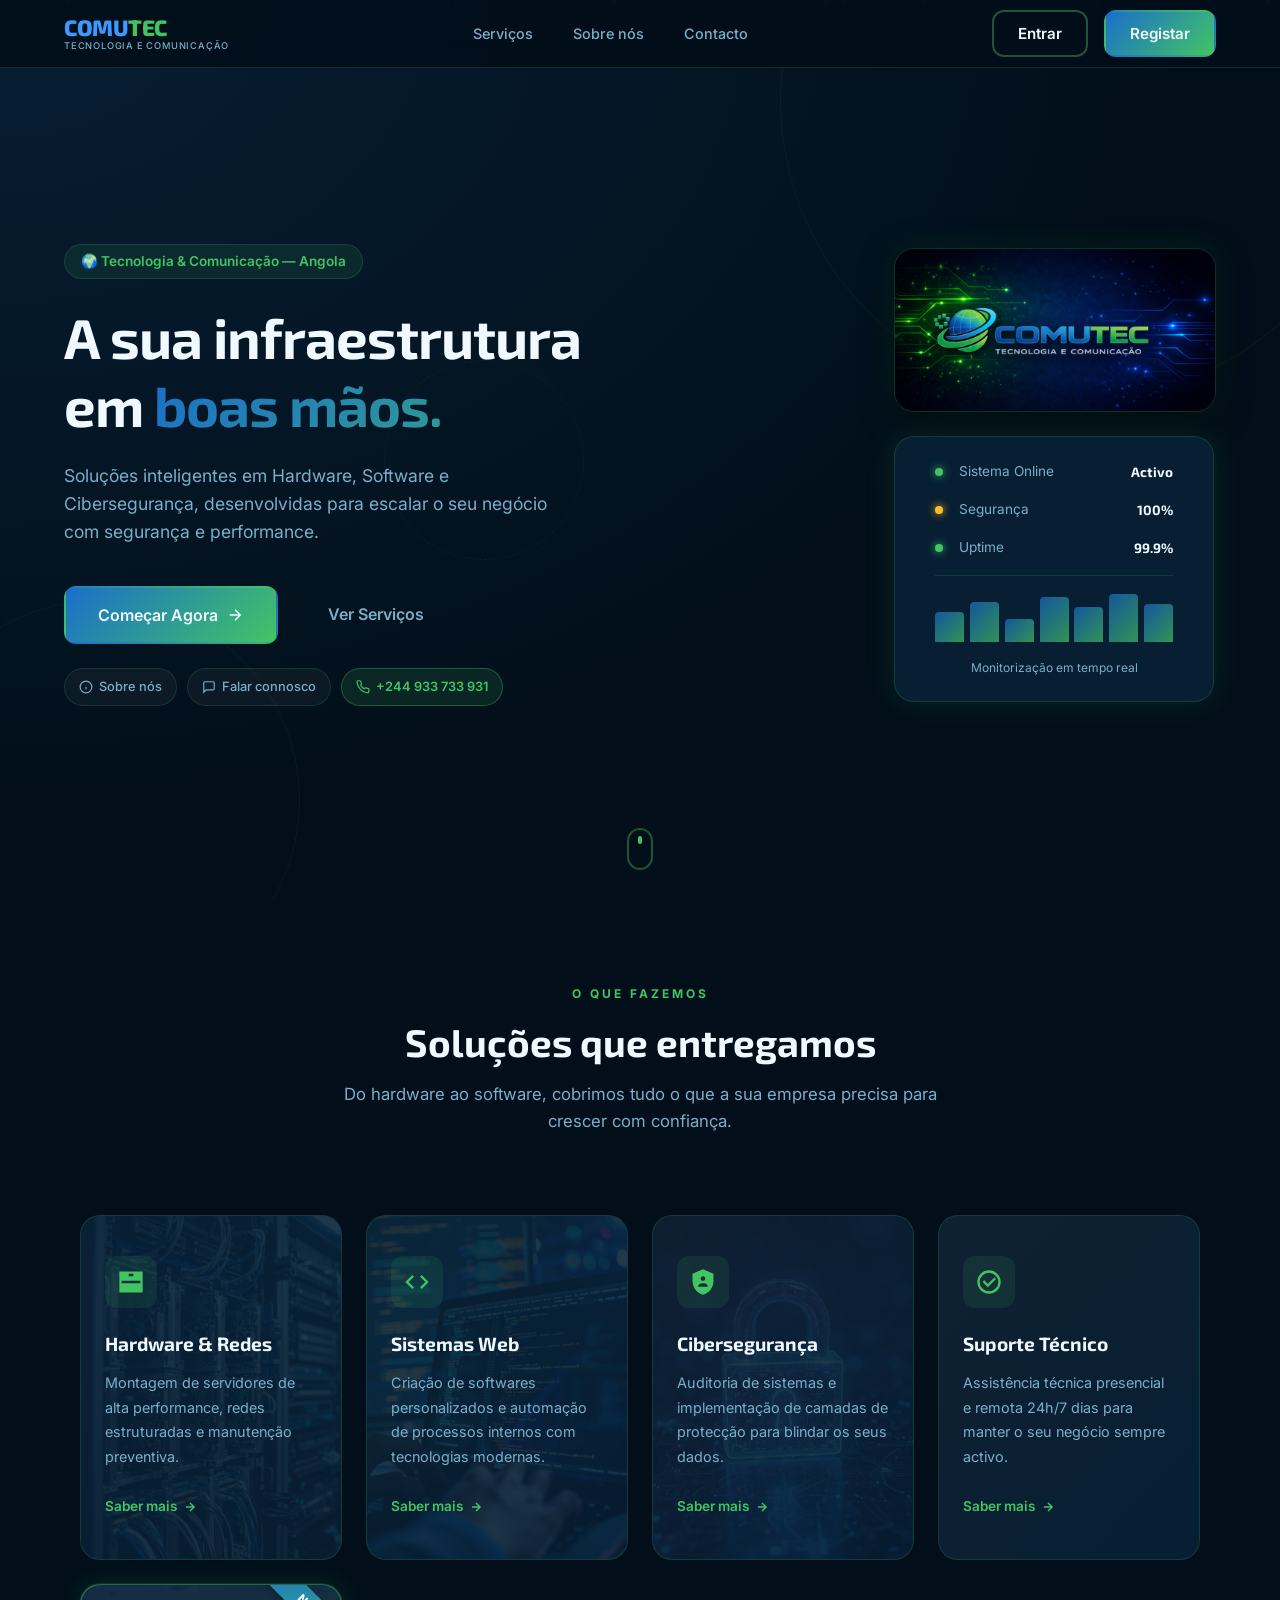
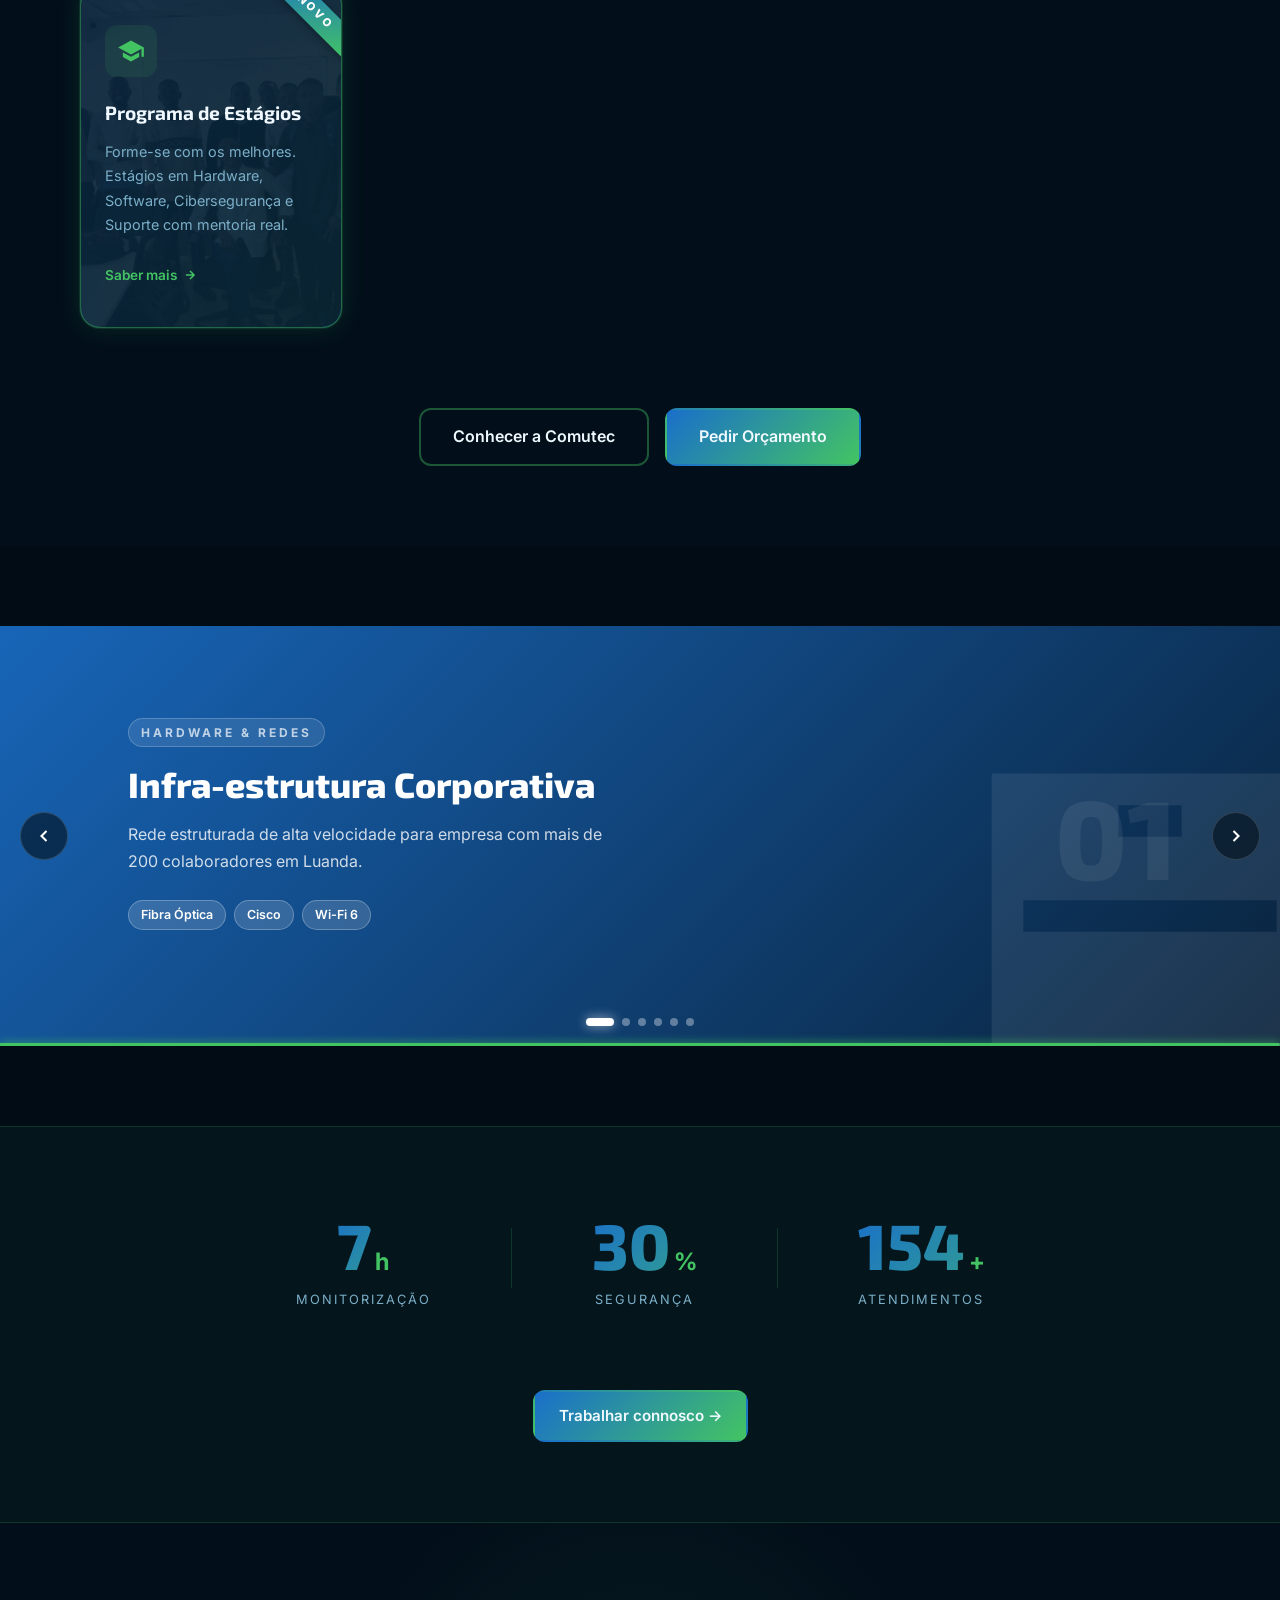
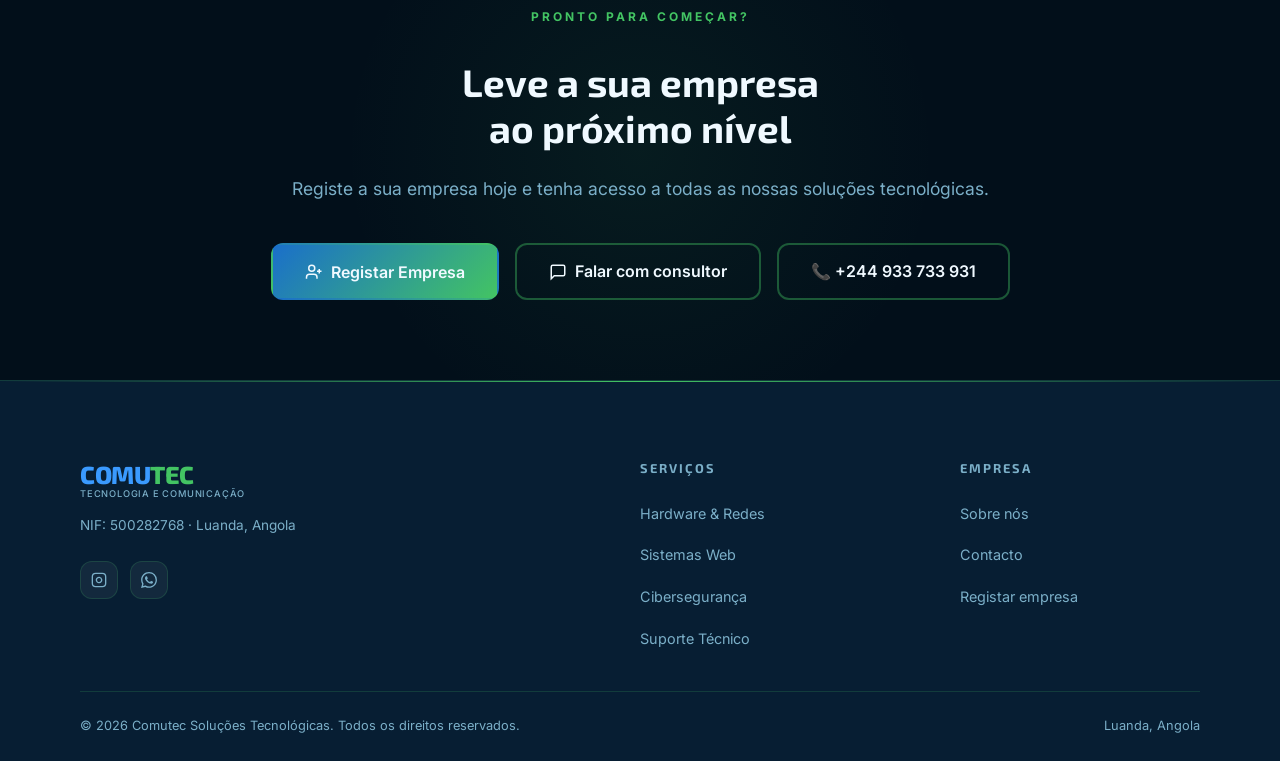
==== commit dc301372: "links" ====
--- a/index.html
+++ b/index.html
@@ -210,7 +210,7 @@
                     </span>
                 </a>
                 <!-- NOVO CARTÃO: PROGRAMA DE ESTÁGIOS -->
-                <a href="html/" class="cartao-servico cartao-servico--estagios cartao-servico--destaque" data-atraso="400">
+                <a href="html/estagios.html" class="cartao-servico cartao-servico--estagios cartao-servico--destaque" data-atraso="400">
                     <div class="cartao-servico__imagem"></div>
                     <div class="cartao-servico__brilho"></div>
                     <span class="cartao-servico__fita">NOVO</span>
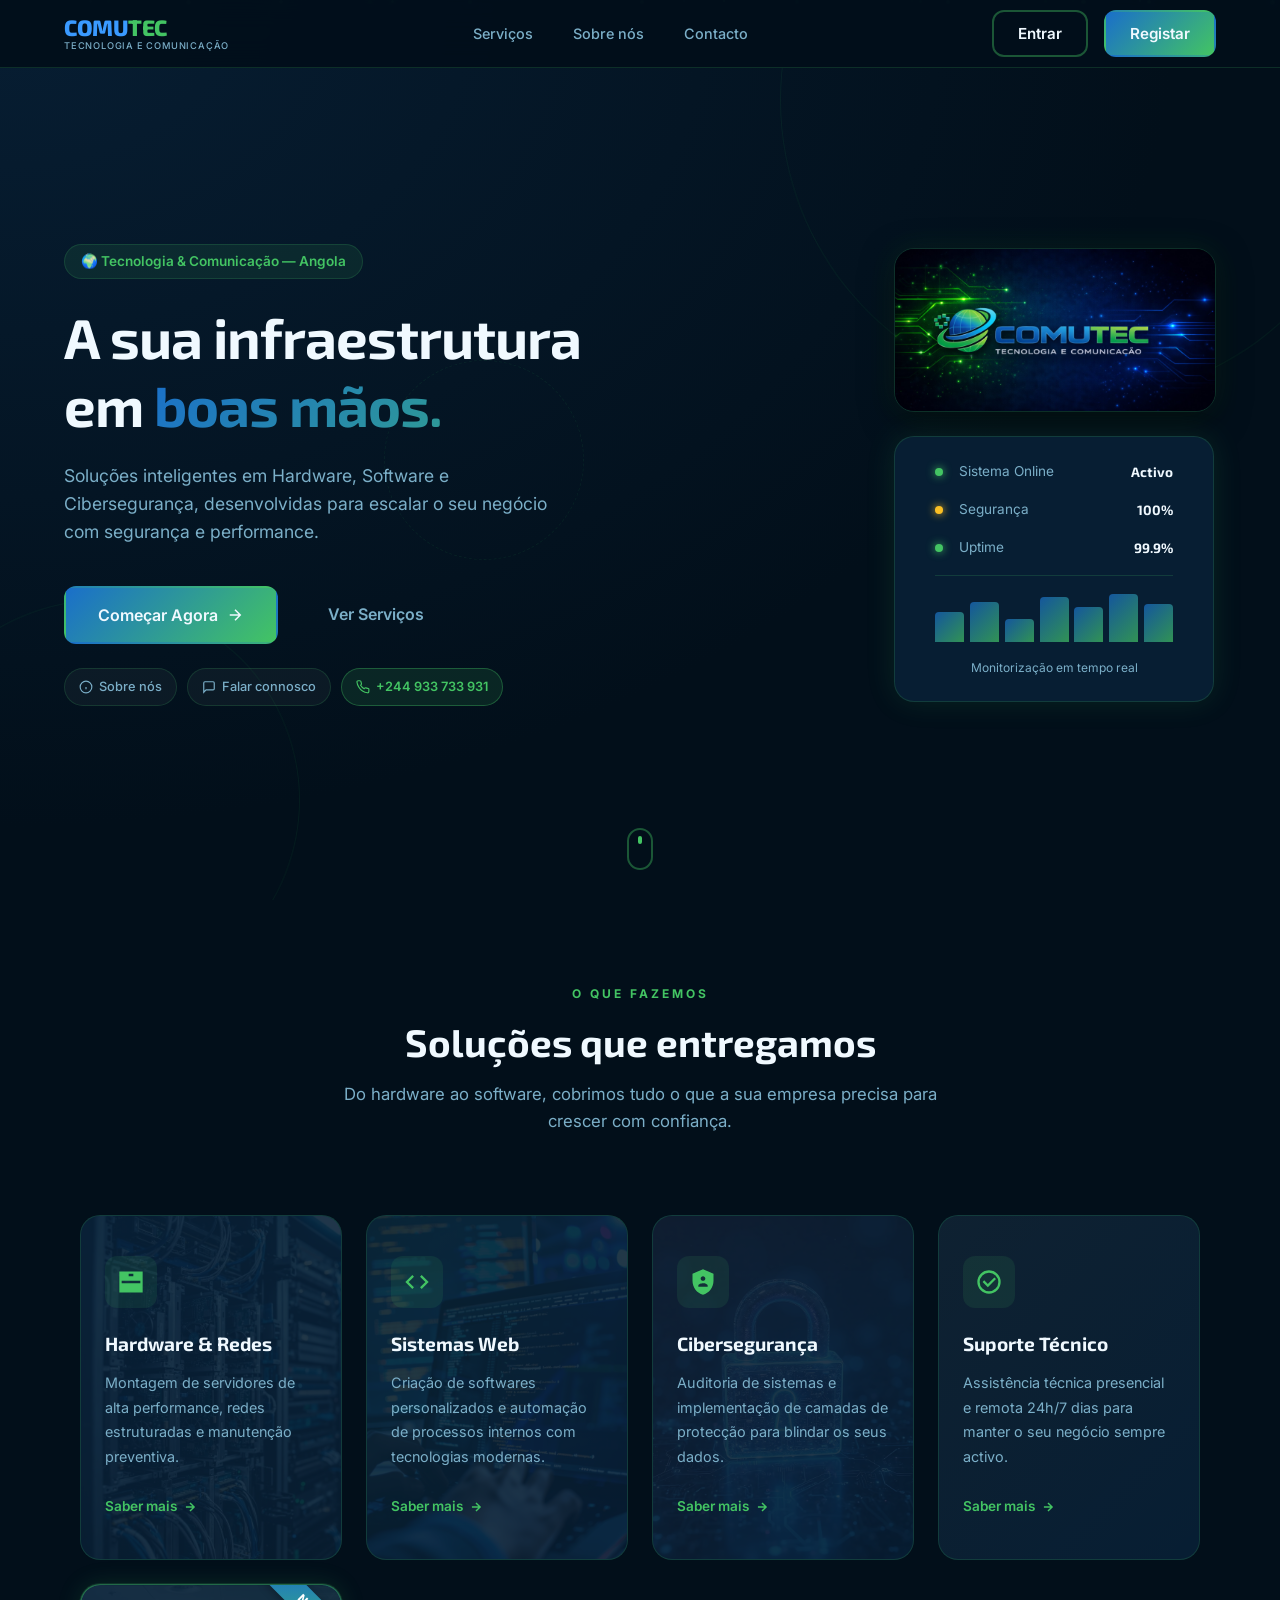
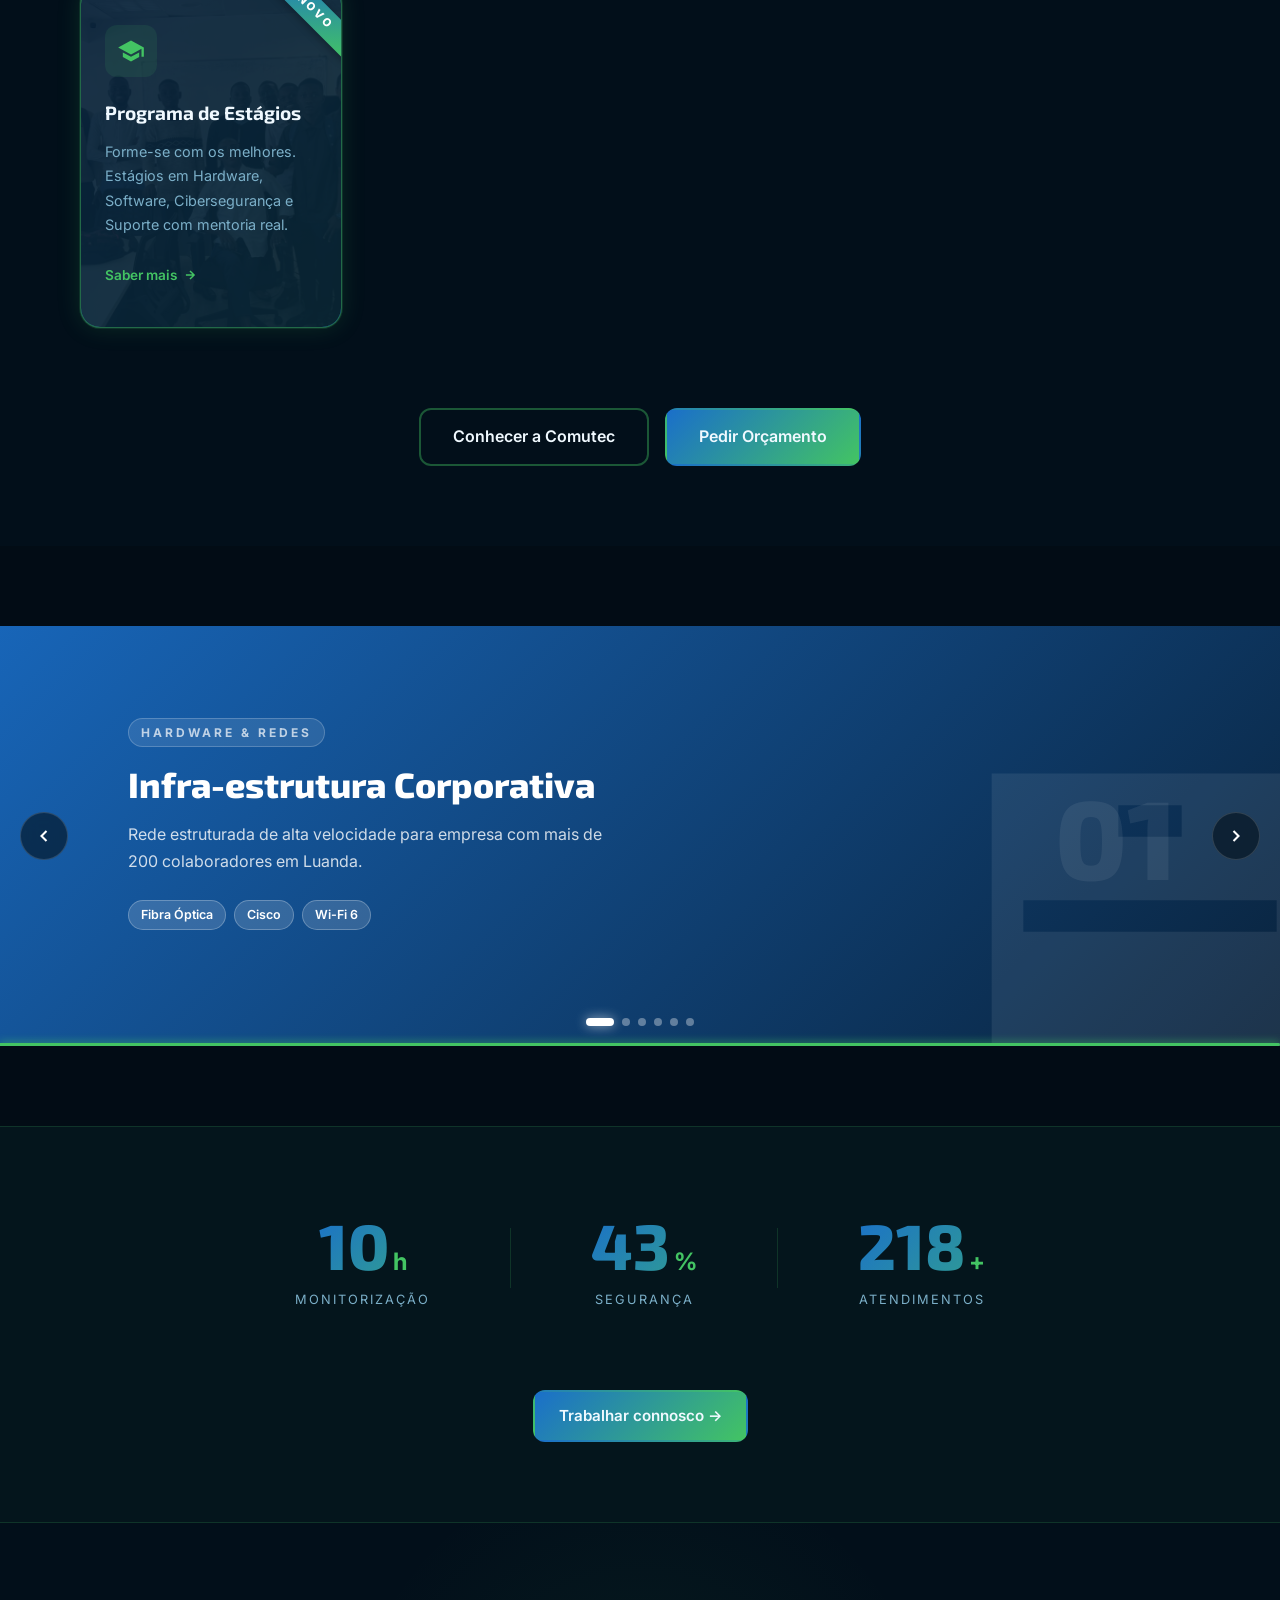
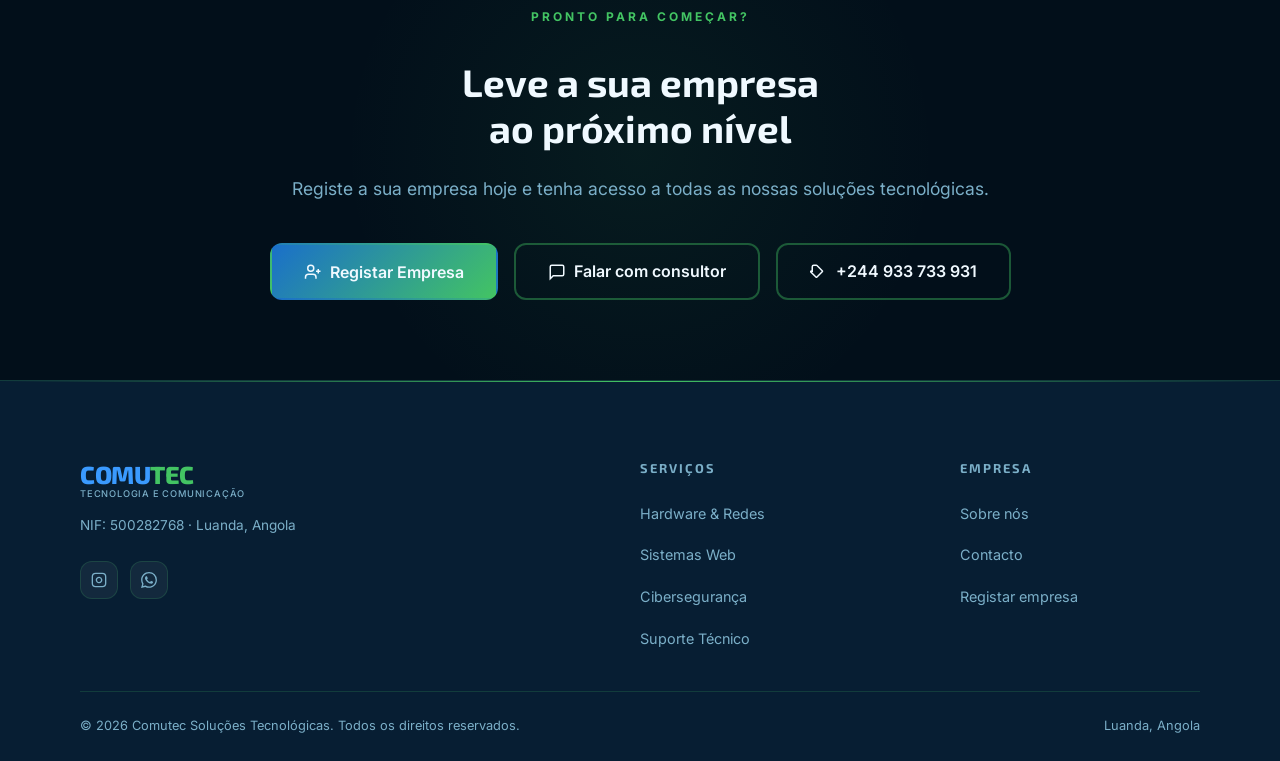
==== commit 7b8aba67: "rodapé  links" ====
--- a/index.html
+++ b/index.html
@@ -229,8 +229,8 @@
 
               <!-- Botões abaixo dos cartões de serviço -->
             <div class="servicos__botoes animar" data-animacao="entrar-cima">
-                <a href="html/sobre.html"    class="botao botao--contorno botao--grande">Conhecer a Comutec</a>
-                <a href="html/contacto.html" class="botao botao--primario botao--grande botao--magnetico">Pedir Orçamento</a>
+                <a href="../comutec/html/sobre.html"    class="botao botao--contorno botao--grande">Conhecer a Comutec</a>
+                <a href="../comutec/html/contacto.html" class="botao botao--primario botao--grande botao--magnetico">Pedir Orçamento</a>
             </div>
         </div>
     </section>
@@ -414,11 +414,11 @@
     <section class="cta" id="cta">
         <div class="contentor">
             <div class="cta__conteudo">
-                <span class="etiqueta-seccao animar" data-animacao="entrar-cima">PRONTO PARA COMEÇAR?</span>
-                <h2 class="animar" data-animacao="entrar-cima" data-atraso="150">Leve a sua empresa<br>ao próximo nível</h2>
-                <p class="animar" data-animacao="entrar-cima" data-atraso="300">Registe a sua empresa hoje e tenha acesso a todas as nossas soluções tecnológicas.</p>
-                <div class="cta__acoes animar" data-animacao="entrar-cima" data-atraso="450">
-                    <button id="btn-cta-registar" class="botao botao--primario botao--grande botao--magnetico">
+                <span class="etiqueta-seccao">PRONTO PARA COMEÇAR?</span>
+                <h2>Leve a sua empresa<br>ao próximo nível</h2>
+                <p>Registe a sua empresa hoje e tenha acesso a todas as nossas soluções tecnológicas.</p>
+                <div class="cta__acoes">
+                    <button id="btn-cta-registar" class="botao botao--primario botao--grande">
                         <svg viewBox="0 0 24 24" fill="none" stroke="currentColor" stroke-width="2">
                             <path d="M16 21v-2a4 4 0 0 0-4-4H6a4 4 0 0 0-4 4v2"/>
                             <circle cx="9" cy="7" r="4"/>
@@ -434,7 +434,10 @@
                         Falar com consultor
                     </a>
                     <a href="tel:+244933733931" class="botao botao--contorno botao--grande">
-                        📞 +244 933 733 931
+                        <svg viewBox="0 0 24 24" fill="none" stroke="currentColor" stroke-width="2">
+                            <path d="M3 5a2 2 0 0 1 2-2h3.586a1 1 0 0 1 .707.293l7 7a1 1 0 0 1 0 1.414l-7 7a1 1 0 0 1-1.414 0l-7-7A.999.999 0 0 1 3 12V5z"/>
+                        </svg>
+                        +244 933 733 931
                     </a>
                 </div>
             </div>
@@ -473,10 +476,10 @@
                 <div class="rodape__links">
                     <h4>Serviços</h4>
                     <ul>
-                        <li><a href="html/contacto.html">Hardware &amp; Redes</a></li>
-                        <li><a href="html/contacto.html">Sistemas Web</a></li>
-                        <li><a href="html/contacto.html">Cibersegurança</a></li>
-                        <li><a href="html/contacto.html">Suporte Técnico</a></li>
+                        <li><a href="html/hardware_redes.html">Hardware &amp; Redes</a></li>
+                        <li><a href="html/sistemas_web.html">Sistemas Web</a></li>
+                        <li><a href="html/ciberseguranca.html">Cibersegurança</a></li>
+                        <li><a href="html/suporte_tecnico.html">Suporte Técnico</a></li>
                     </ul>
                 </div>
                 <div class="rodape__links">
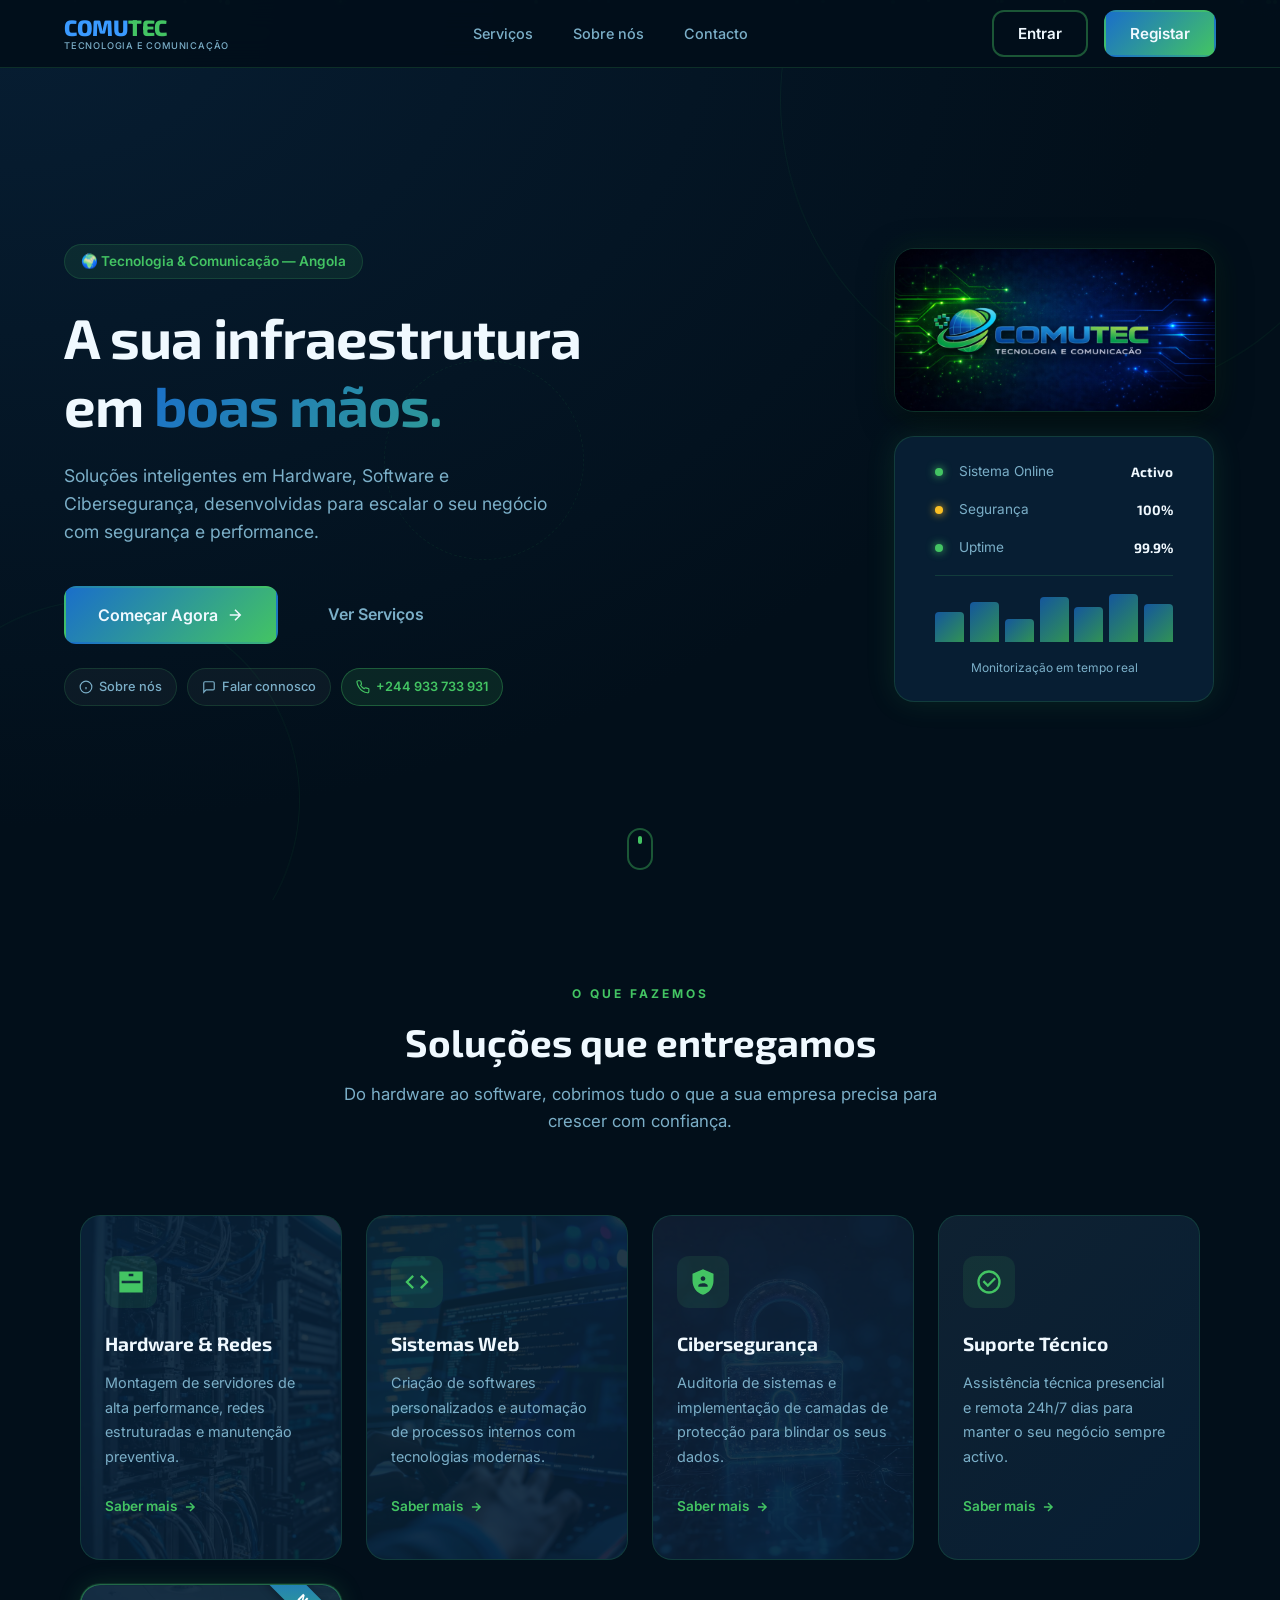
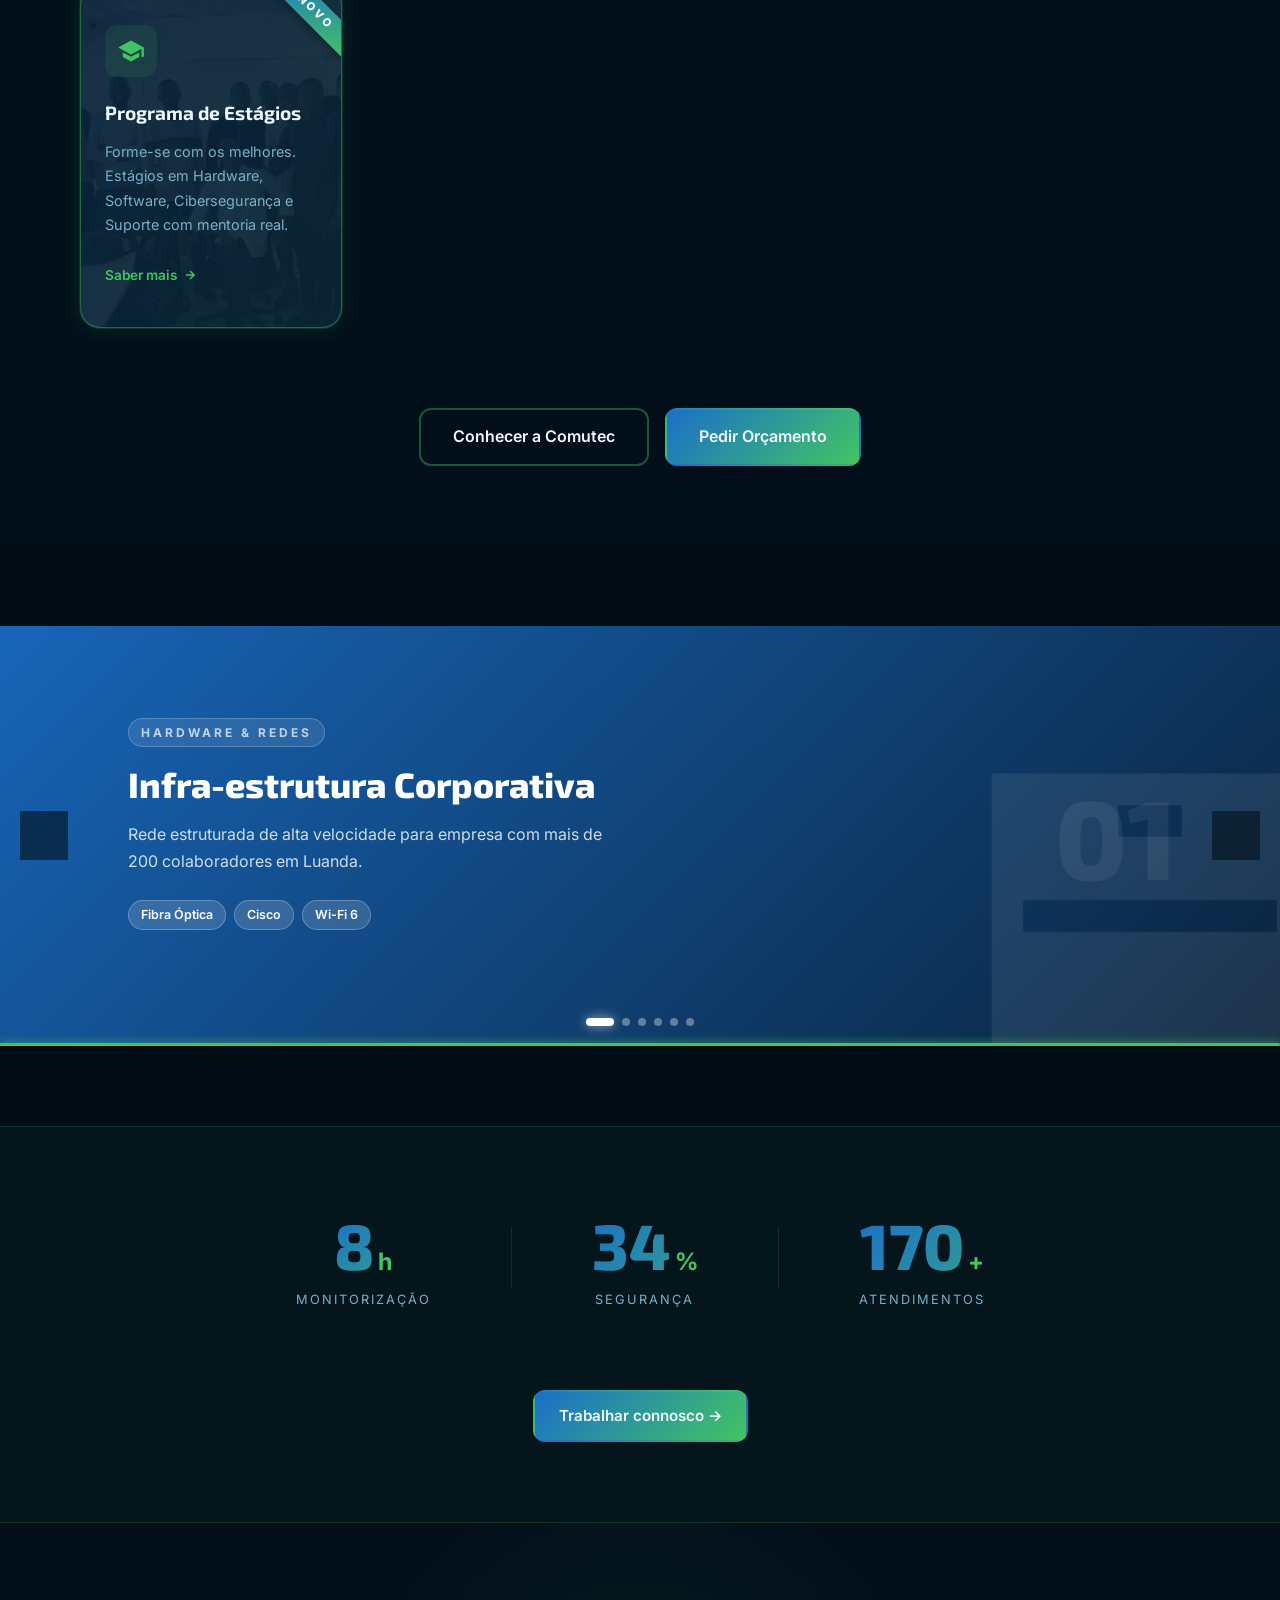
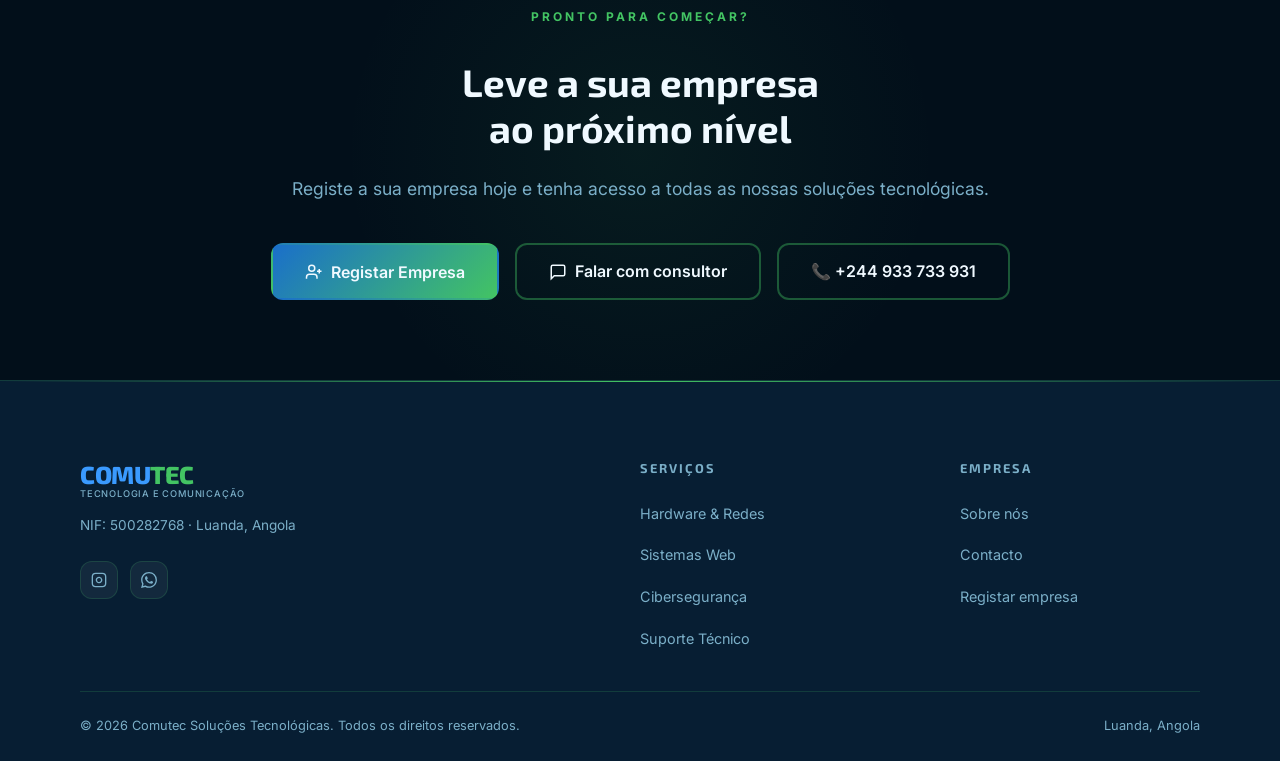
==== commit 1bb6b71d: "Merge branch 'main' of https://github.com/monizyvano/comutec" ====
--- a/index.html
+++ b/index.html
@@ -229,8 +229,8 @@
 
               <!-- Botões abaixo dos cartões de serviço -->
             <div class="servicos__botoes animar" data-animacao="entrar-cima">
-                <a href="../comutec/html/sobre.html"    class="botao botao--contorno botao--grande">Conhecer a Comutec</a>
-                <a href="../comutec/html/contacto.html" class="botao botao--primario botao--grande botao--magnetico">Pedir Orçamento</a>
+                <a href="html/sobre.html"    class="botao botao--contorno botao--grande">Conhecer a Comutec</a>
+                <a href="html/contacto.html" class="botao botao--primario botao--grande botao--magnetico">Pedir Orçamento</a>
             </div>
         </div>
     </section>
@@ -414,11 +414,11 @@
     <section class="cta" id="cta">
         <div class="contentor">
             <div class="cta__conteudo">
-                <span class="etiqueta-seccao">PRONTO PARA COMEÇAR?</span>
-                <h2>Leve a sua empresa<br>ao próximo nível</h2>
-                <p>Registe a sua empresa hoje e tenha acesso a todas as nossas soluções tecnológicas.</p>
-                <div class="cta__acoes">
-                    <button id="btn-cta-registar" class="botao botao--primario botao--grande">
+                <span class="etiqueta-seccao animar" data-animacao="entrar-cima">PRONTO PARA COMEÇAR?</span>
+                <h2 class="animar" data-animacao="entrar-cima" data-atraso="150">Leve a sua empresa<br>ao próximo nível</h2>
+                <p class="animar" data-animacao="entrar-cima" data-atraso="300">Registe a sua empresa hoje e tenha acesso a todas as nossas soluções tecnológicas.</p>
+                <div class="cta__acoes animar" data-animacao="entrar-cima" data-atraso="450">
+                    <button id="btn-cta-registar" class="botao botao--primario botao--grande botao--magnetico">
                         <svg viewBox="0 0 24 24" fill="none" stroke="currentColor" stroke-width="2">
                             <path d="M16 21v-2a4 4 0 0 0-4-4H6a4 4 0 0 0-4 4v2"/>
                             <circle cx="9" cy="7" r="4"/>
@@ -434,10 +434,7 @@
                         Falar com consultor
                     </a>
                     <a href="tel:+244933733931" class="botao botao--contorno botao--grande">
-                        <svg viewBox="0 0 24 24" fill="none" stroke="currentColor" stroke-width="2">
-                            <path d="M3 5a2 2 0 0 1 2-2h3.586a1 1 0 0 1 .707.293l7 7a1 1 0 0 1 0 1.414l-7 7a1 1 0 0 1-1.414 0l-7-7A.999.999 0 0 1 3 12V5z"/>
-                        </svg>
-                        +244 933 733 931
+                        📞 +244 933 733 931
                     </a>
                 </div>
             </div>
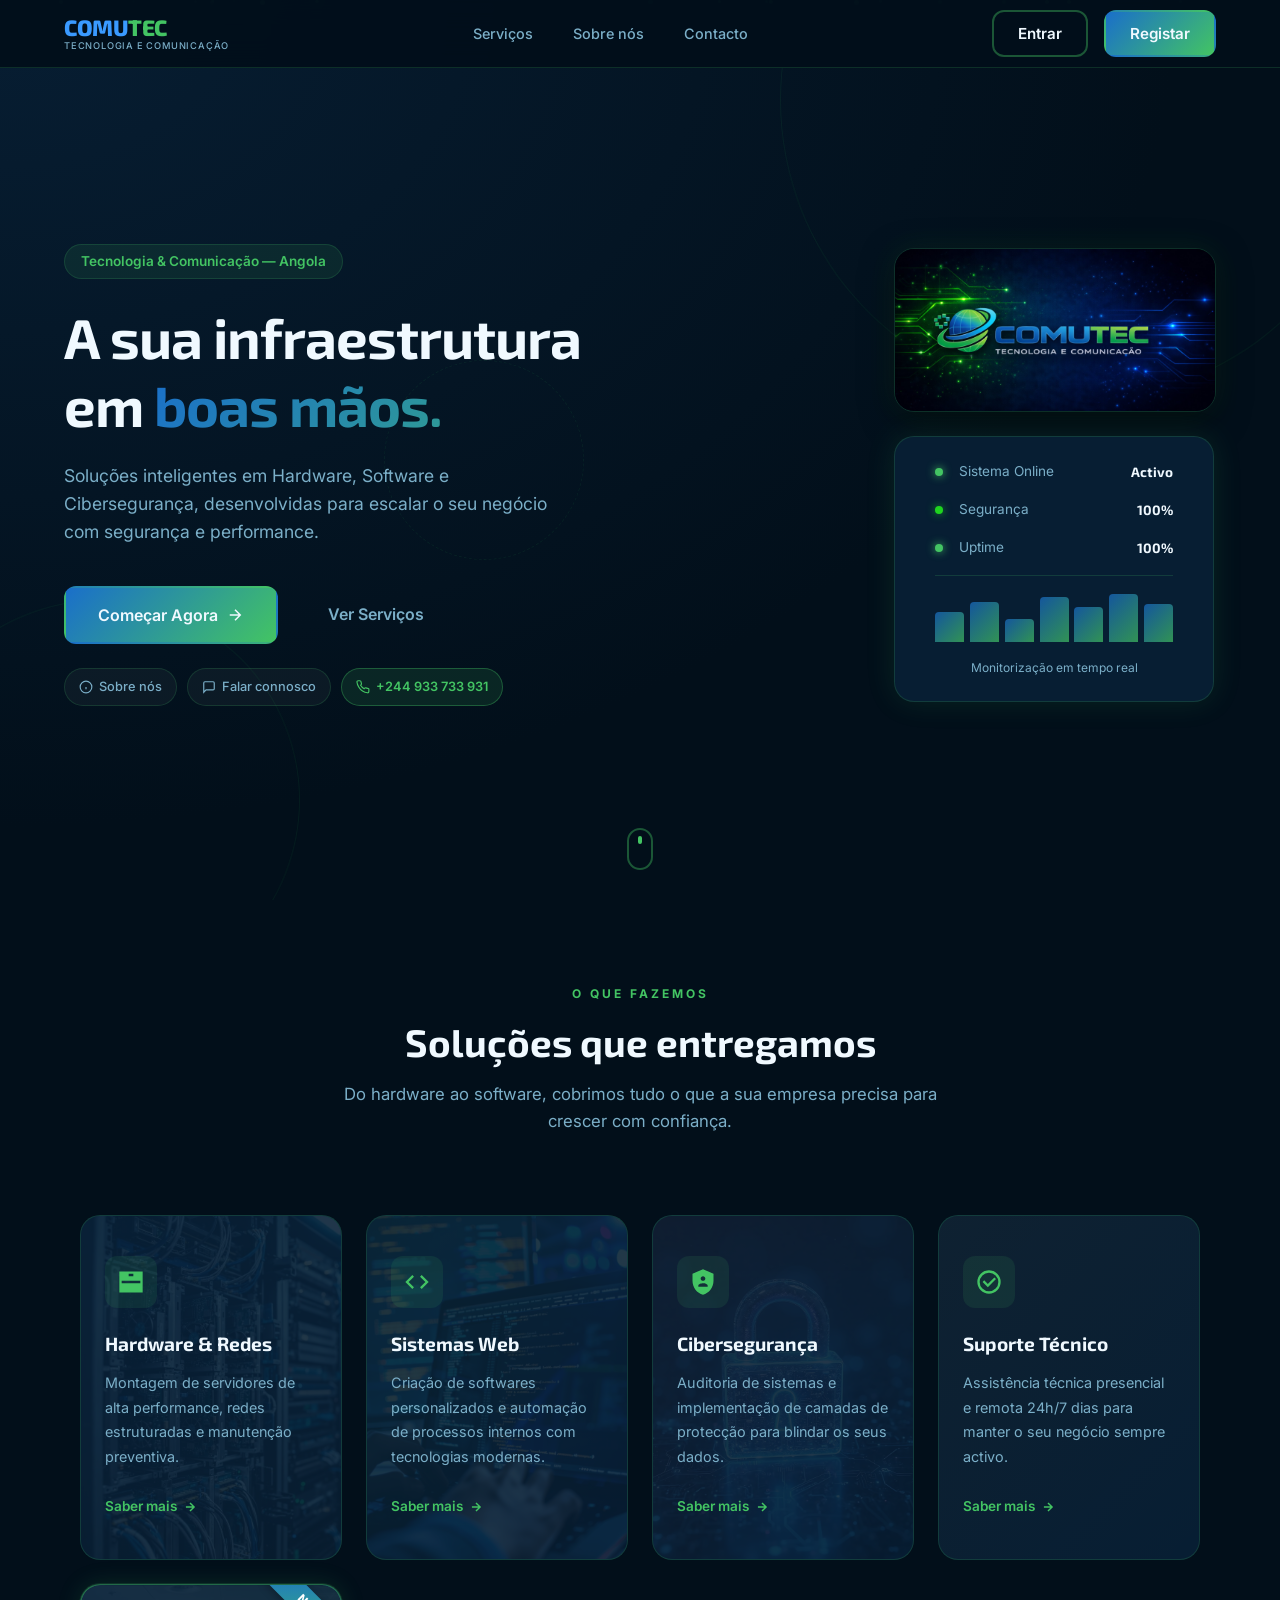
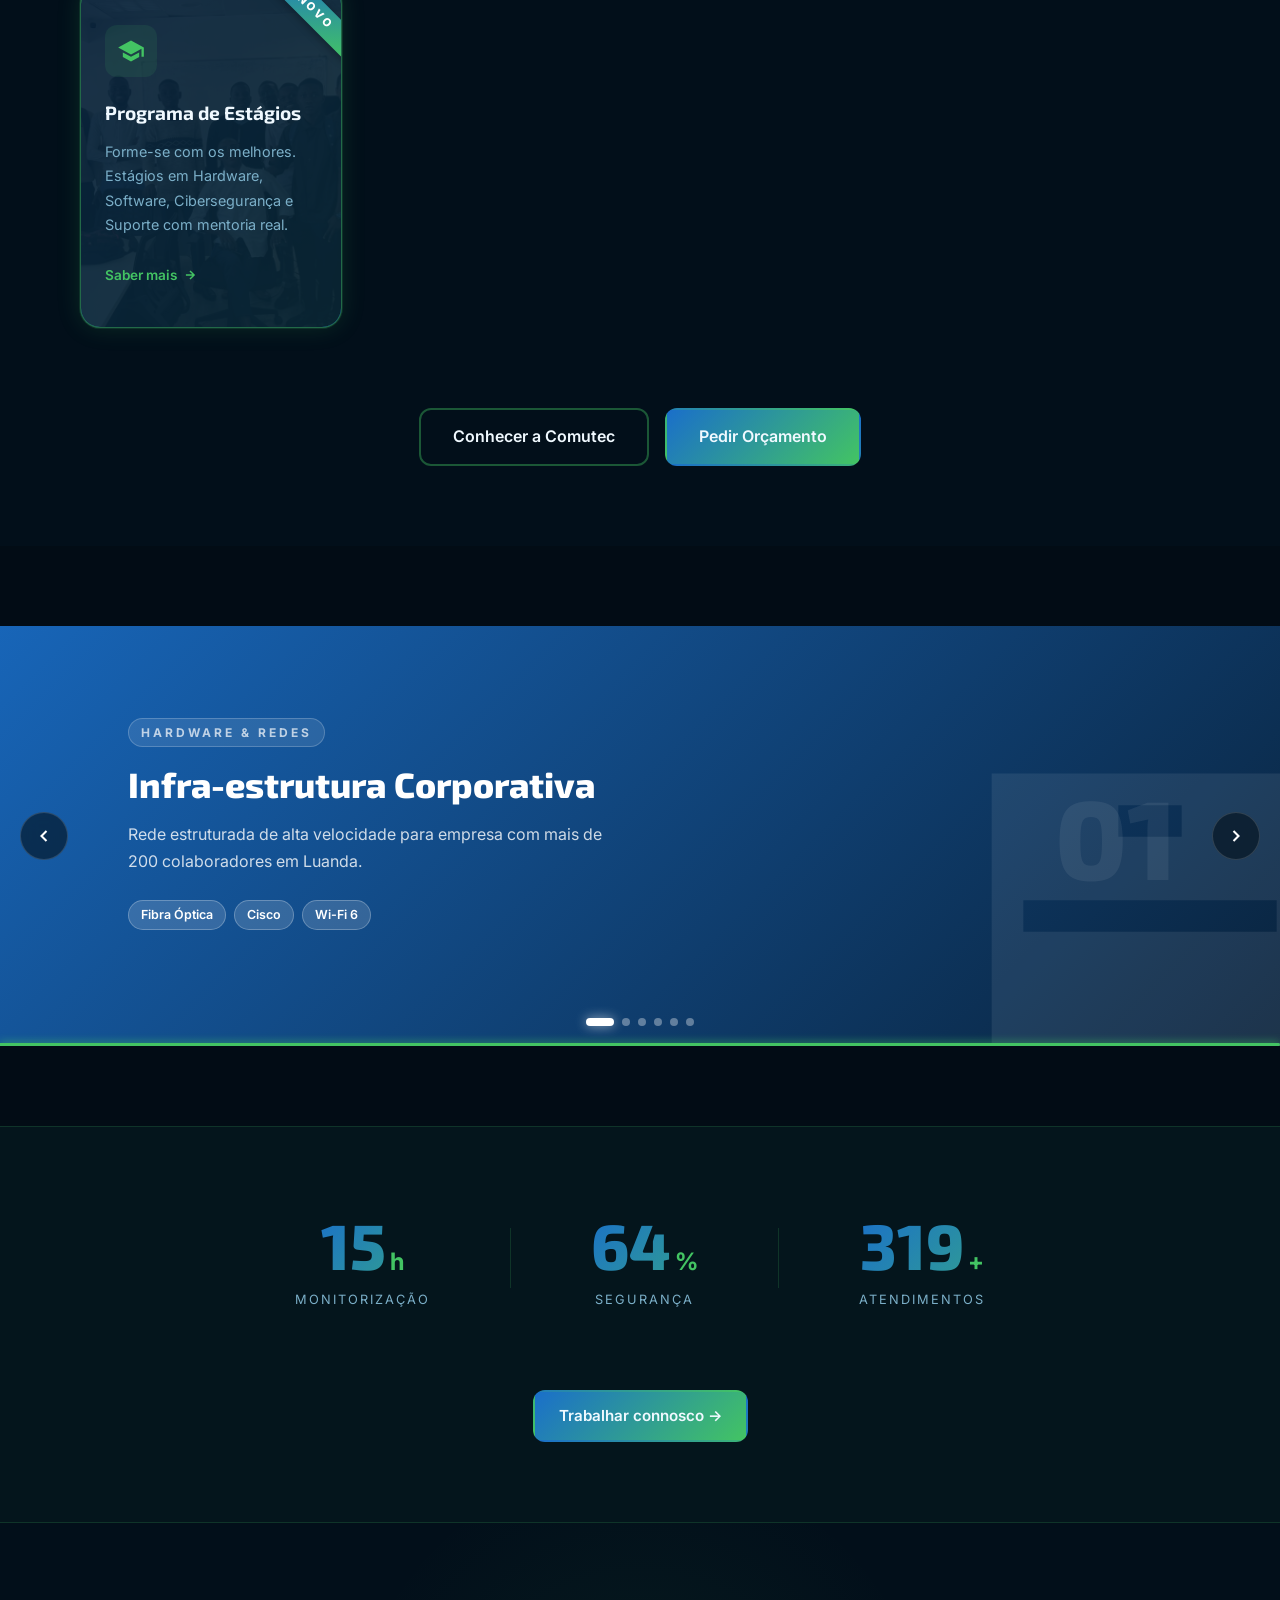
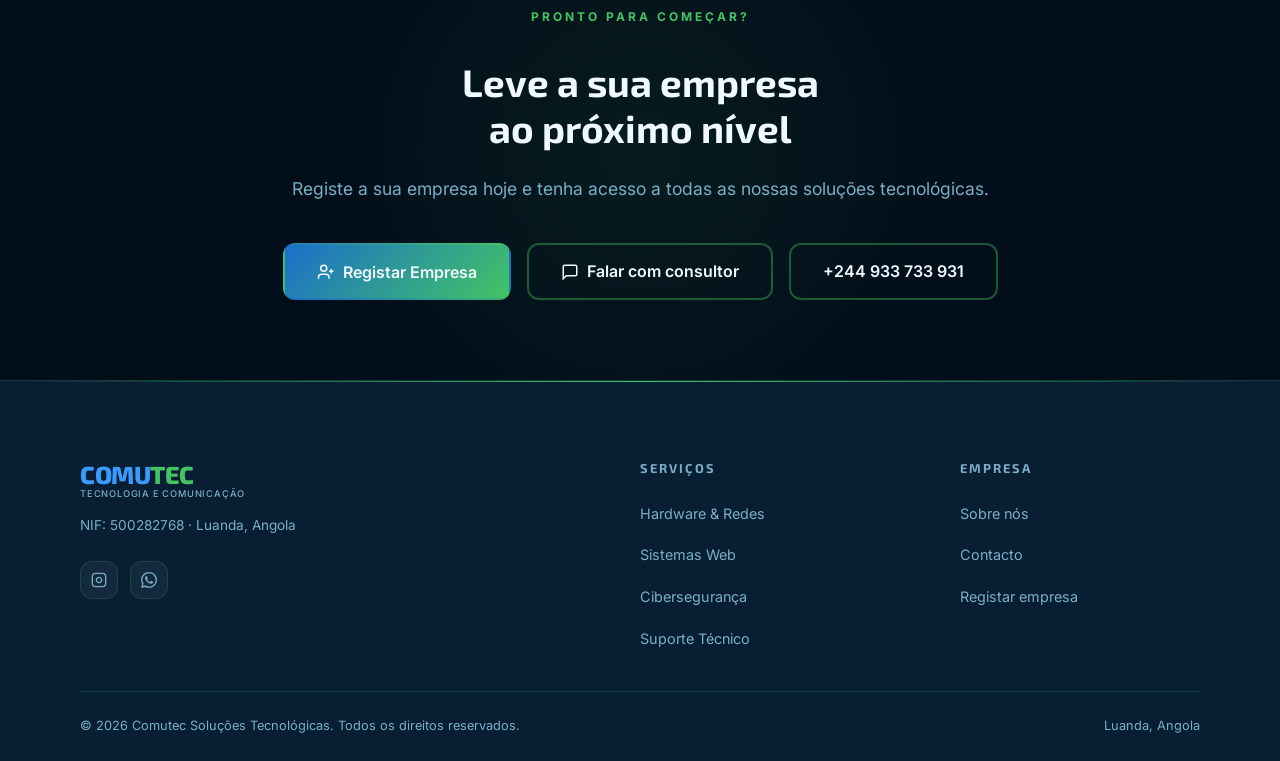
==== commit 48113ae8: "fixs do gitchanges" ====
--- a/index.html
+++ b/index.html
@@ -55,7 +55,7 @@
         </div>
 
         <div class="heroi__conteudo">
-            <span class="etiqueta-destaque">🌍 Tecnologia &amp; Comunicação — Angola</span>
+            <span class="etiqueta-destaque"> Tecnologia &amp; Comunicação — Angola</span>
             <h1 class="heroi__titulo">
                 A sua infraestrutura<br>
                 em <span class="texto-gradiente">boas mãos.</span>
@@ -119,7 +119,7 @@
                 <div class="painel-tech__linha">
                     <span class="ponto ponto--activo"></span>
                     <span class="painel-tech__label">Uptime</span>
-                    <span class="painel-tech__valor texto-verde">99.9%</span>
+                    <span class="painel-tech__valor texto-verde">100%</span>
                 </div>
                 <div class="painel-tech__divisor"></div>
                 <div class="painel-tech__grafico">
@@ -434,7 +434,7 @@
                         Falar com consultor
                     </a>
                     <a href="tel:+244933733931" class="botao botao--contorno botao--grande">
-                        📞 +244 933 733 931
+                         +244 933 733 931
                     </a>
                 </div>
             </div>
--- a/css/pagina_inicial.css
+++ b/css/pagina_inicial.css
@@ -234,7 +234,7 @@
 .painel-tech__linha { display:flex; align-items:center; gap:var(--espaco-md); margin-bottom:var(--espaco-md); }
 .ponto { width:8px; height:8px; border-radius:50%; flex-shrink:0; }
 .ponto--activo { background:var(--cor-primaria); box-shadow:0 0 8px var(--cor-primaria); animation:piscar 2s infinite; }
-.ponto--aviso  { background:#fbbf24; box-shadow:0 0 8px #fbbf24; }
+.ponto--aviso  { background:#1fd41f; box-shadow:0 0 8px #17bd25cb; }
 .painel-tech__label  { color:var(--cor-texto-suave); font-size:0.85rem; flex:1; }
 .painel-tech__valor  { font-size:0.85rem; font-weight:700; font-family:var(--fonte-titulo); color:var(--cor-texto); }
 .painel-tech__divisor { height:1px; background:var(--cor-borda); margin:var(--espaco-md) 0; }
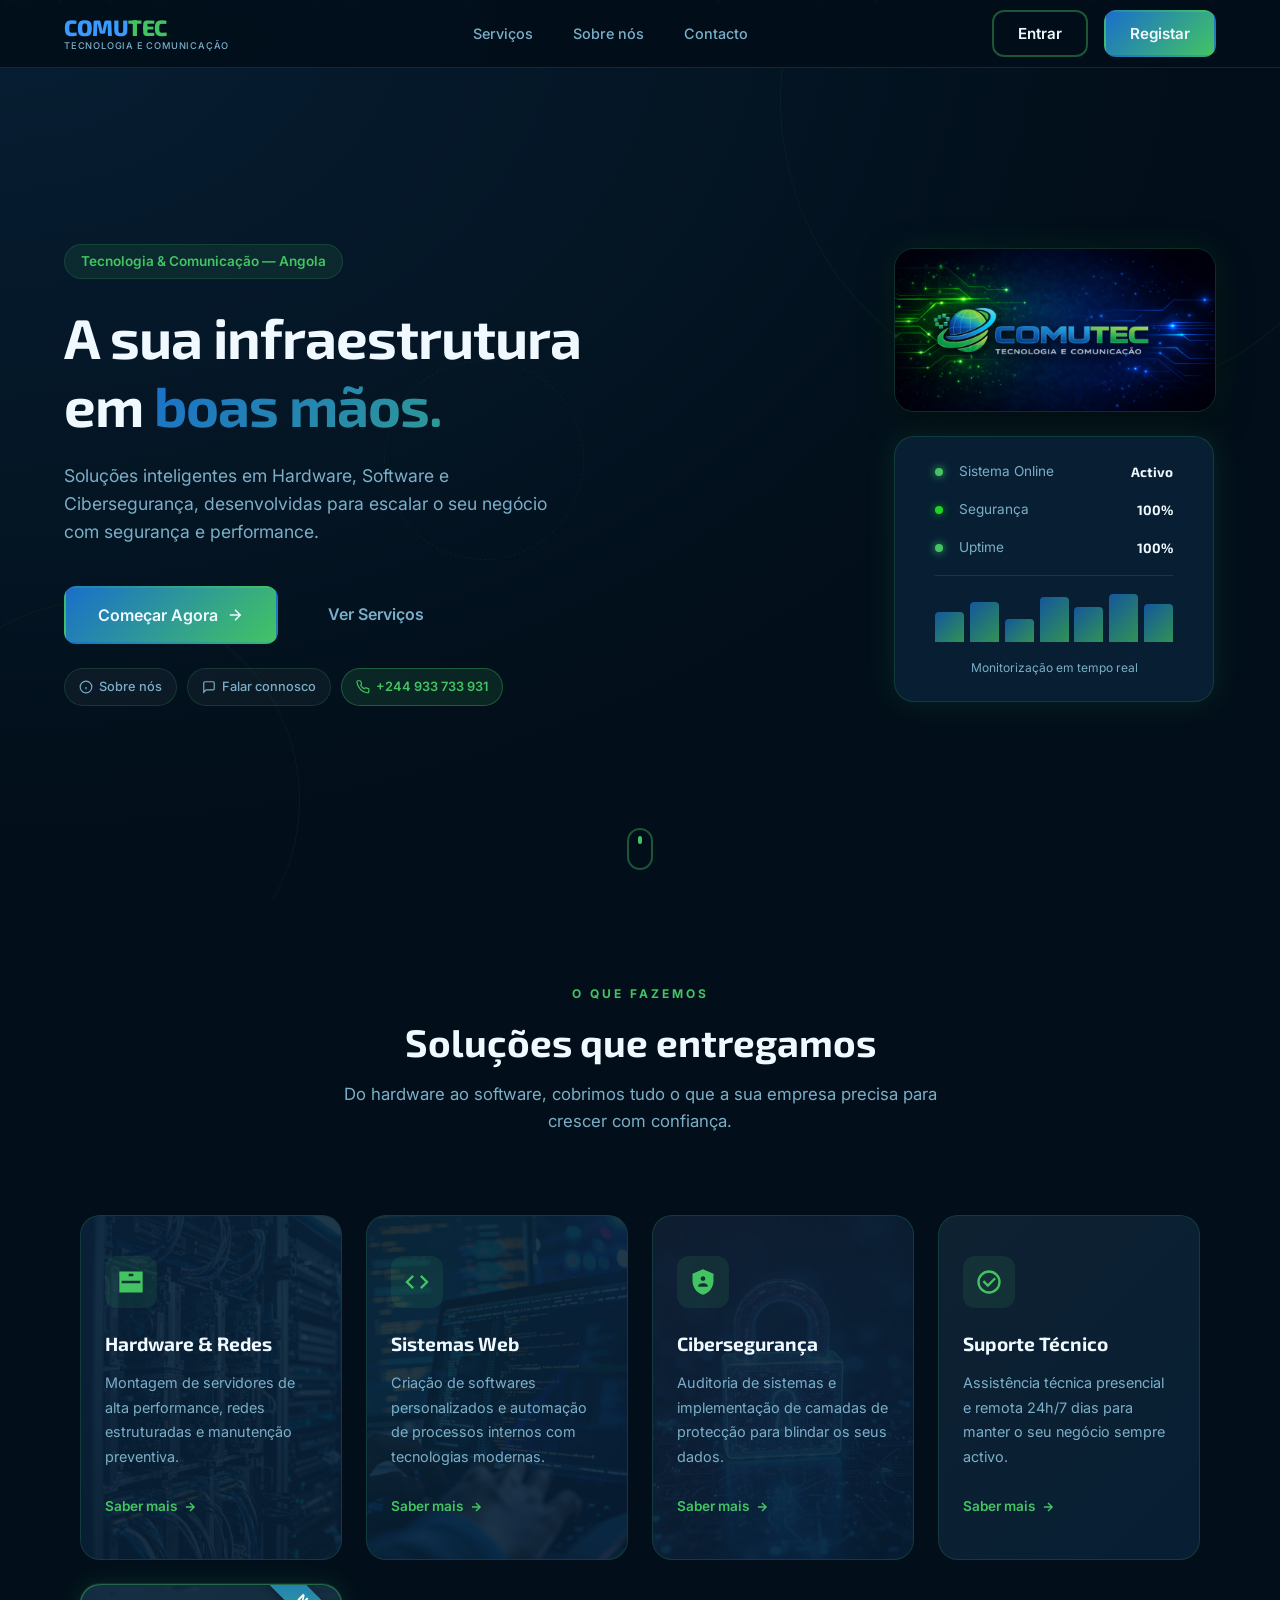
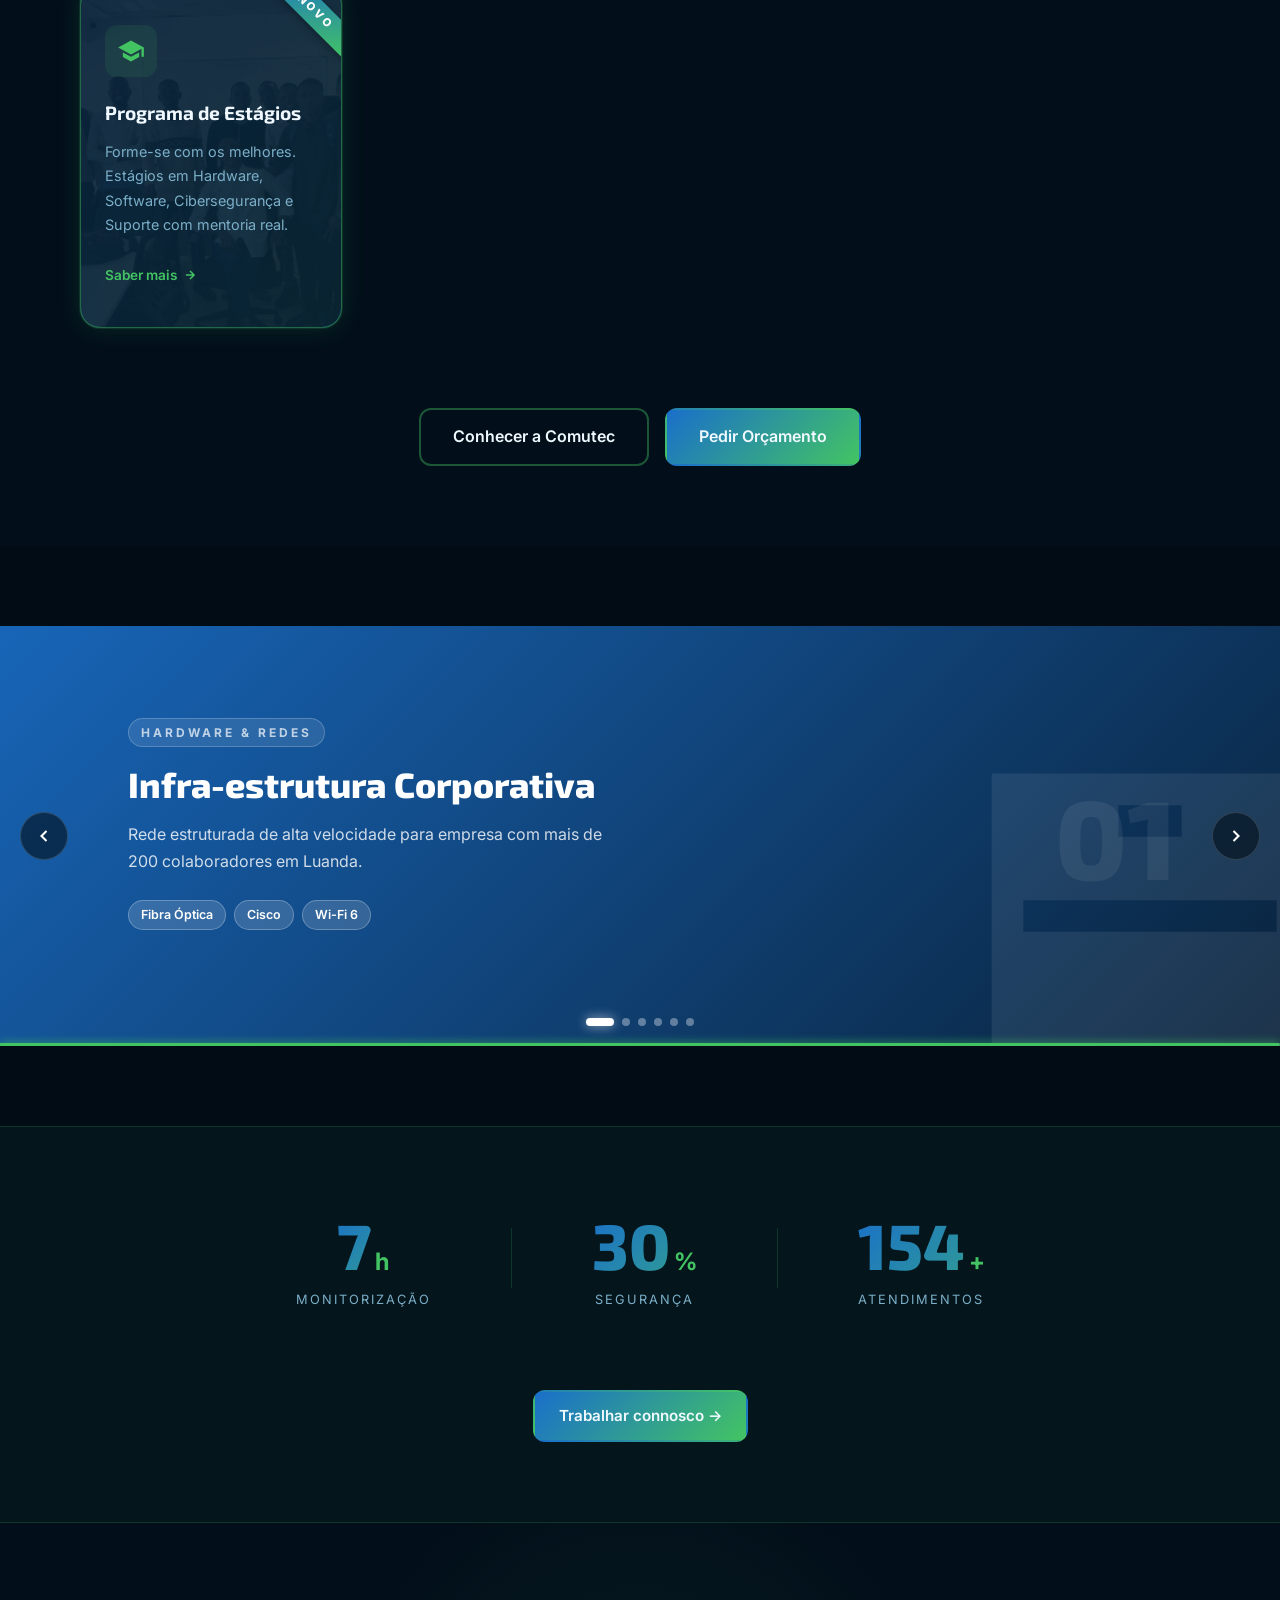
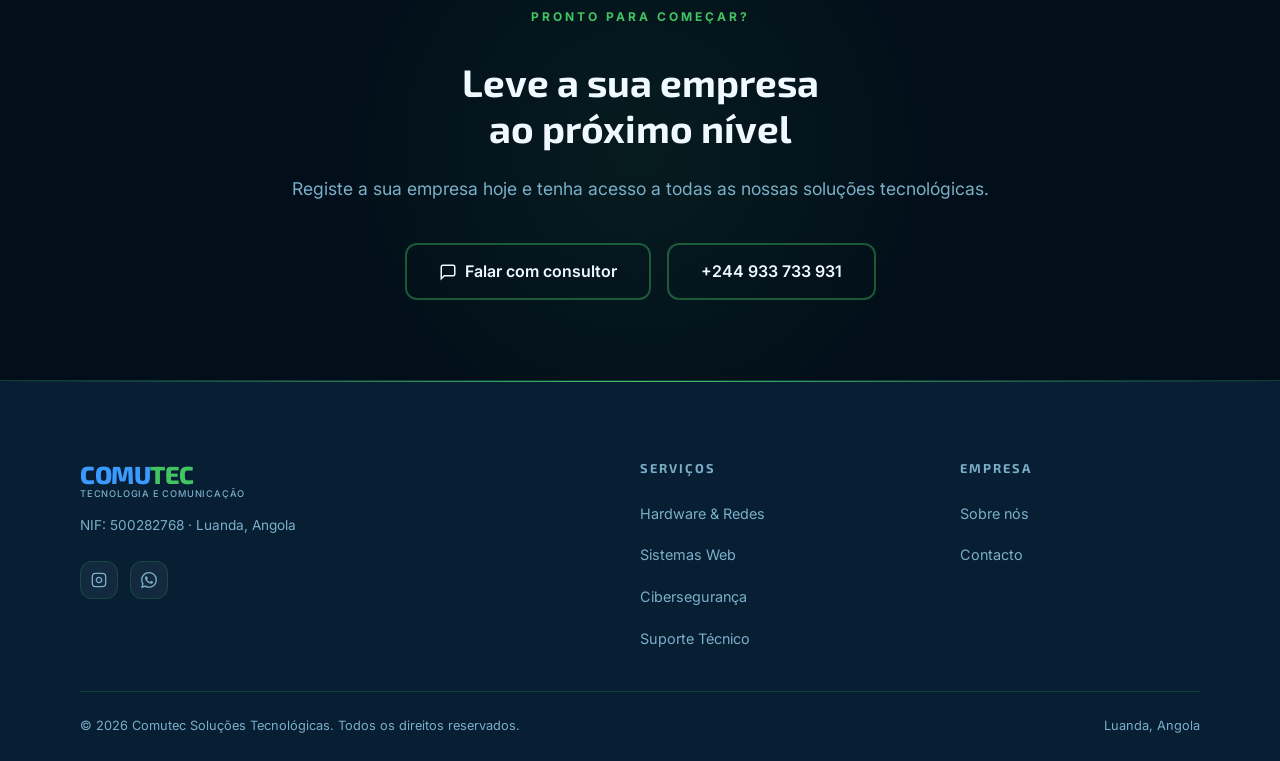
==== commit 2a9ee09a: "fixs" ====
--- a/index.html
+++ b/index.html
@@ -418,7 +418,7 @@
                 <h2 class="animar" data-animacao="entrar-cima" data-atraso="150">Leve a sua empresa<br>ao próximo nível</h2>
                 <p class="animar" data-animacao="entrar-cima" data-atraso="300">Registe a sua empresa hoje e tenha acesso a todas as nossas soluções tecnológicas.</p>
                 <div class="cta__acoes animar" data-animacao="entrar-cima" data-atraso="450">
-                    <button id="btn-cta-registar" class="botao botao--primario botao--grande botao--magnetico">
+                    <!--<button id="btn-cta-registar" class="botao botao--primario botao--grande botao--magnetico">
                         <svg viewBox="0 0 24 24" fill="none" stroke="currentColor" stroke-width="2">
                             <path d="M16 21v-2a4 4 0 0 0-4-4H6a4 4 0 0 0-4 4v2"/>
                             <circle cx="9" cy="7" r="4"/>
@@ -426,7 +426,7 @@
                             <line x1="22" y1="11" x2="16" y2="11"/>
                         </svg>
                         Registar Empresa
-                    </button>
+                    </button>-->
                     <a href="html/contacto.html" class="botao botao--contorno botao--grande">
                         <svg viewBox="0 0 24 24" fill="none" stroke="currentColor" stroke-width="2">
                             <path d="M21 15a2 2 0 0 1-2 2H7l-4 4V5a2 2 0 0 1 2-2h14a2 2 0 0 1 2 2z"/>
@@ -485,7 +485,6 @@
                         <li><a href="html/sobre.html">Sobre nós</a></li>
                         
                         <li><a href="html/contacto.html">Contacto</a></li>
-                        <li><a href="html/cadastro.html">Registar empresa</a></li>
                     </ul>
                 </div>
             </div>
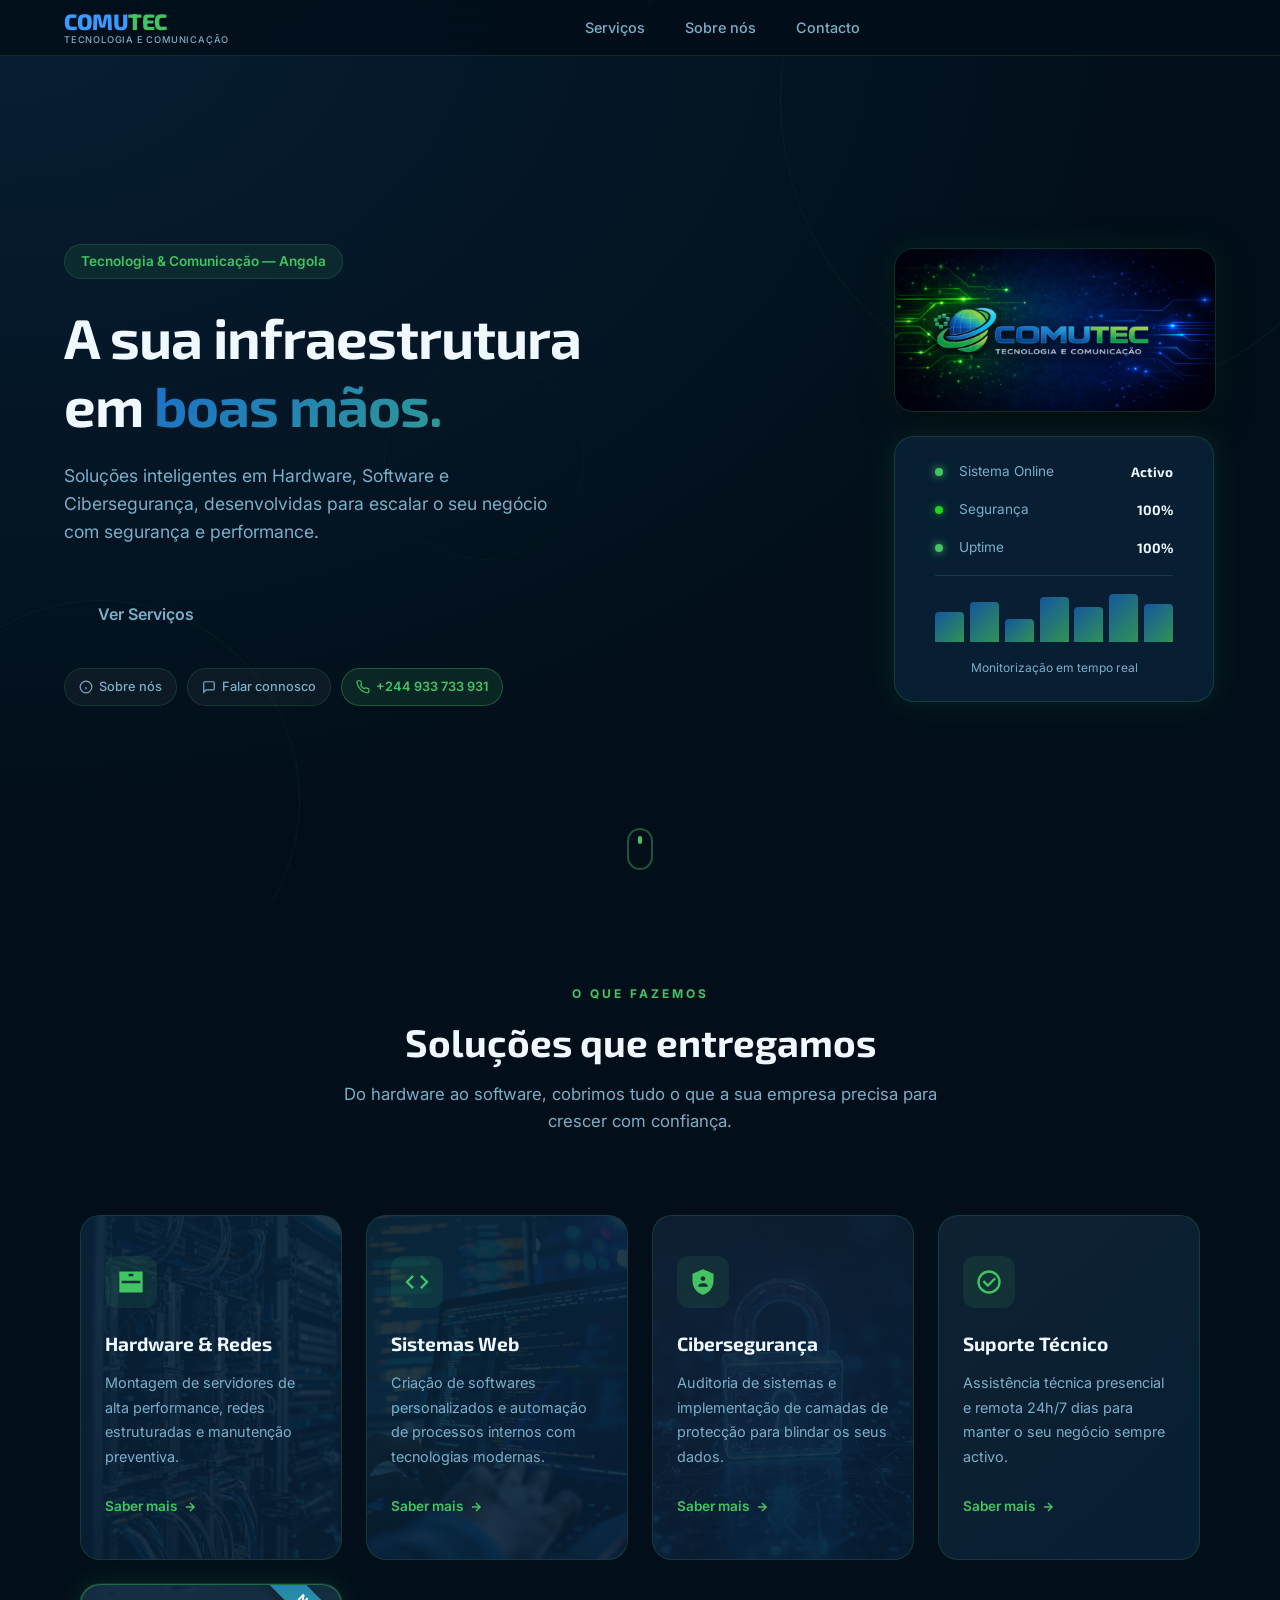
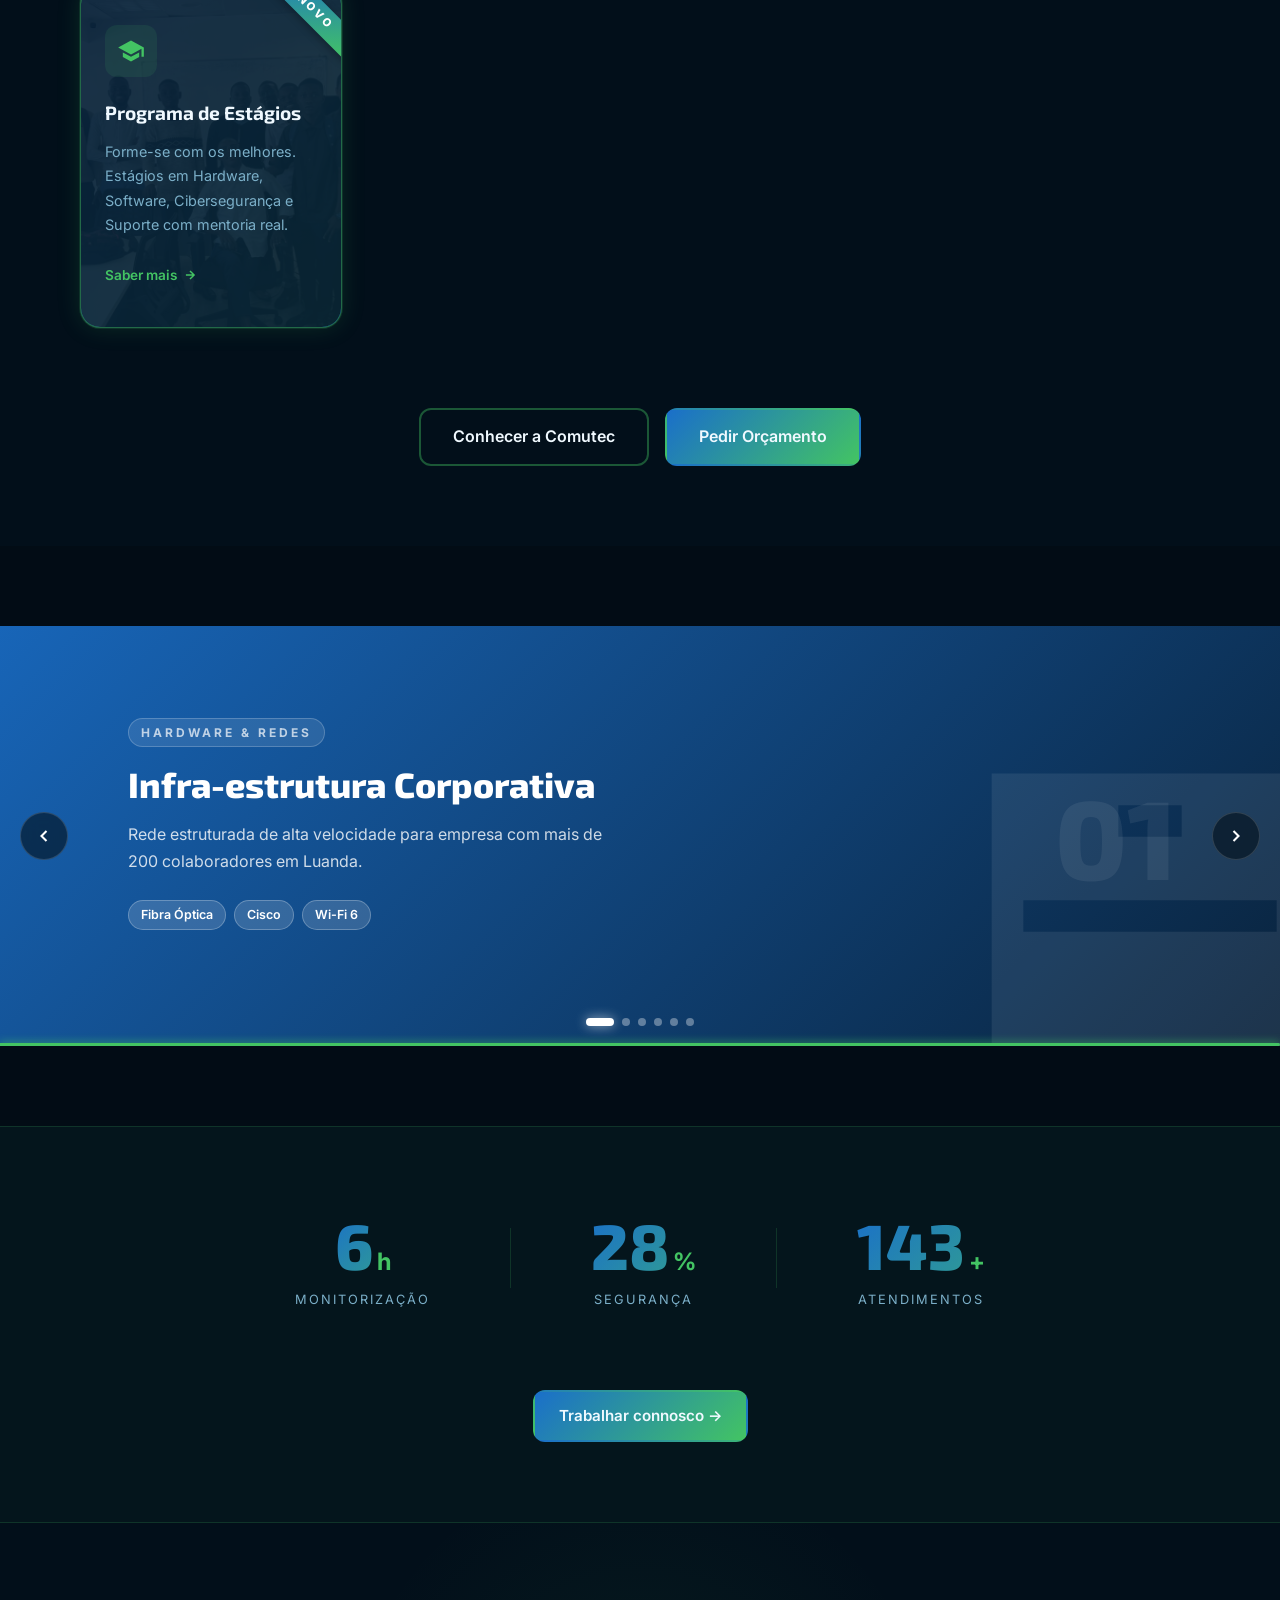
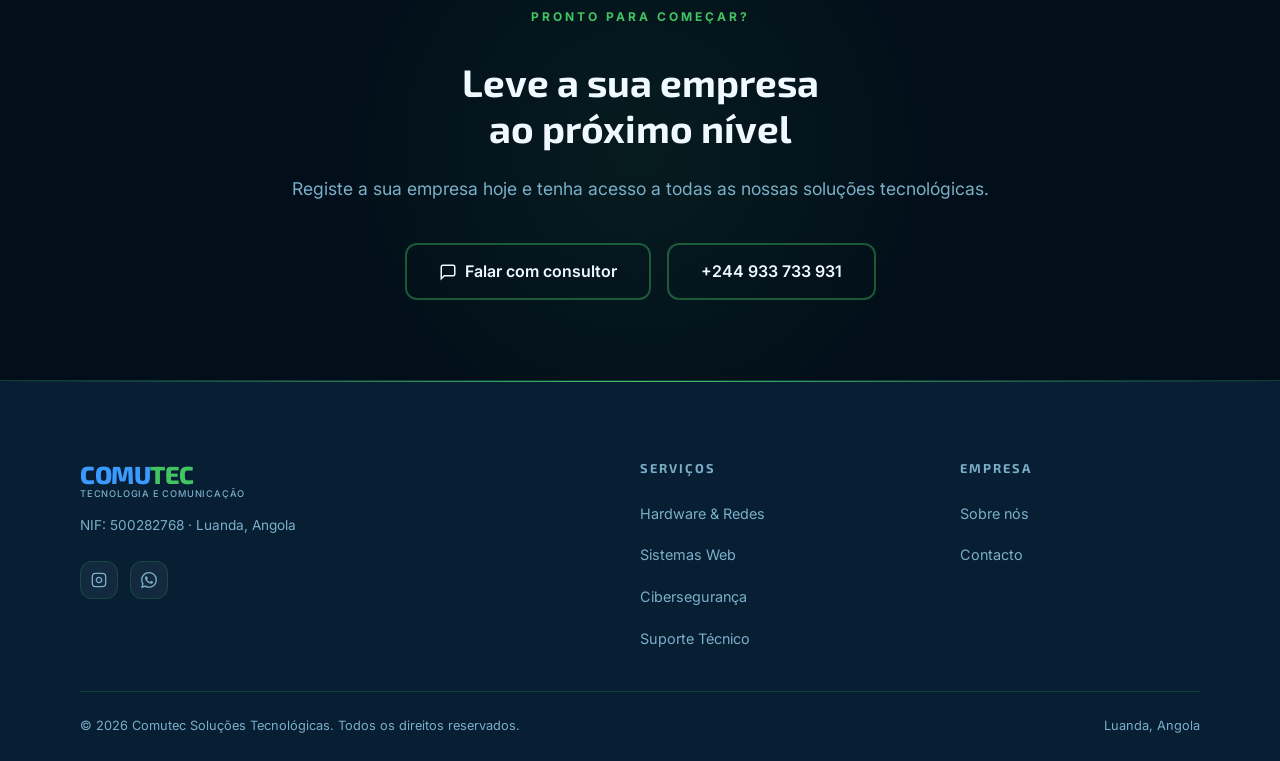
==== commit 9009c3f8: "fixs" ====
--- a/index.html
+++ b/index.html
@@ -33,8 +33,8 @@
         </nav>
 
         <div class="botoes-auth">
-            <button id="btn-entrar"   class="botao botao--contorno">Entrar</button>
-            <button id="btn-registar" class="botao botao--primario">Registar</button>
+            <button id="btn-entrar"   class="botao botao--contorno" style="display: none;">Entrar</button>
+            <button id="btn-registar" class="botao botao--primario" style="display: none;">Registar</button>
         </div>
 
         <button class="btn-menu-mobile" id="btn-menu-mobile" aria-label="Abrir menu">
@@ -67,12 +67,12 @@
 
             <!-- Botões principais de acção -->
             <div class="heroi__acoes animar" data-animacao="entrar-cima" data-atraso="450">
-                <button id="btn-comecar" class="botao botao--primario botao--grande botao--magnetico">
+                <!--<button id="btn-comecar" class="botao botao--primario botao--grande botao--magnetico">
                     Começar Agora
                     <svg viewBox="0 0 24 24" fill="none" stroke="currentColor" stroke-width="2">
                         <path d="M5 12h14M12 5l7 7-7 7"/>
                     </svg>
-                </button>
+                </button> -->
                 <a href="#servicos" class="botao botao--fantasma botao--grande">Ver Serviços</a>
             </div>
 
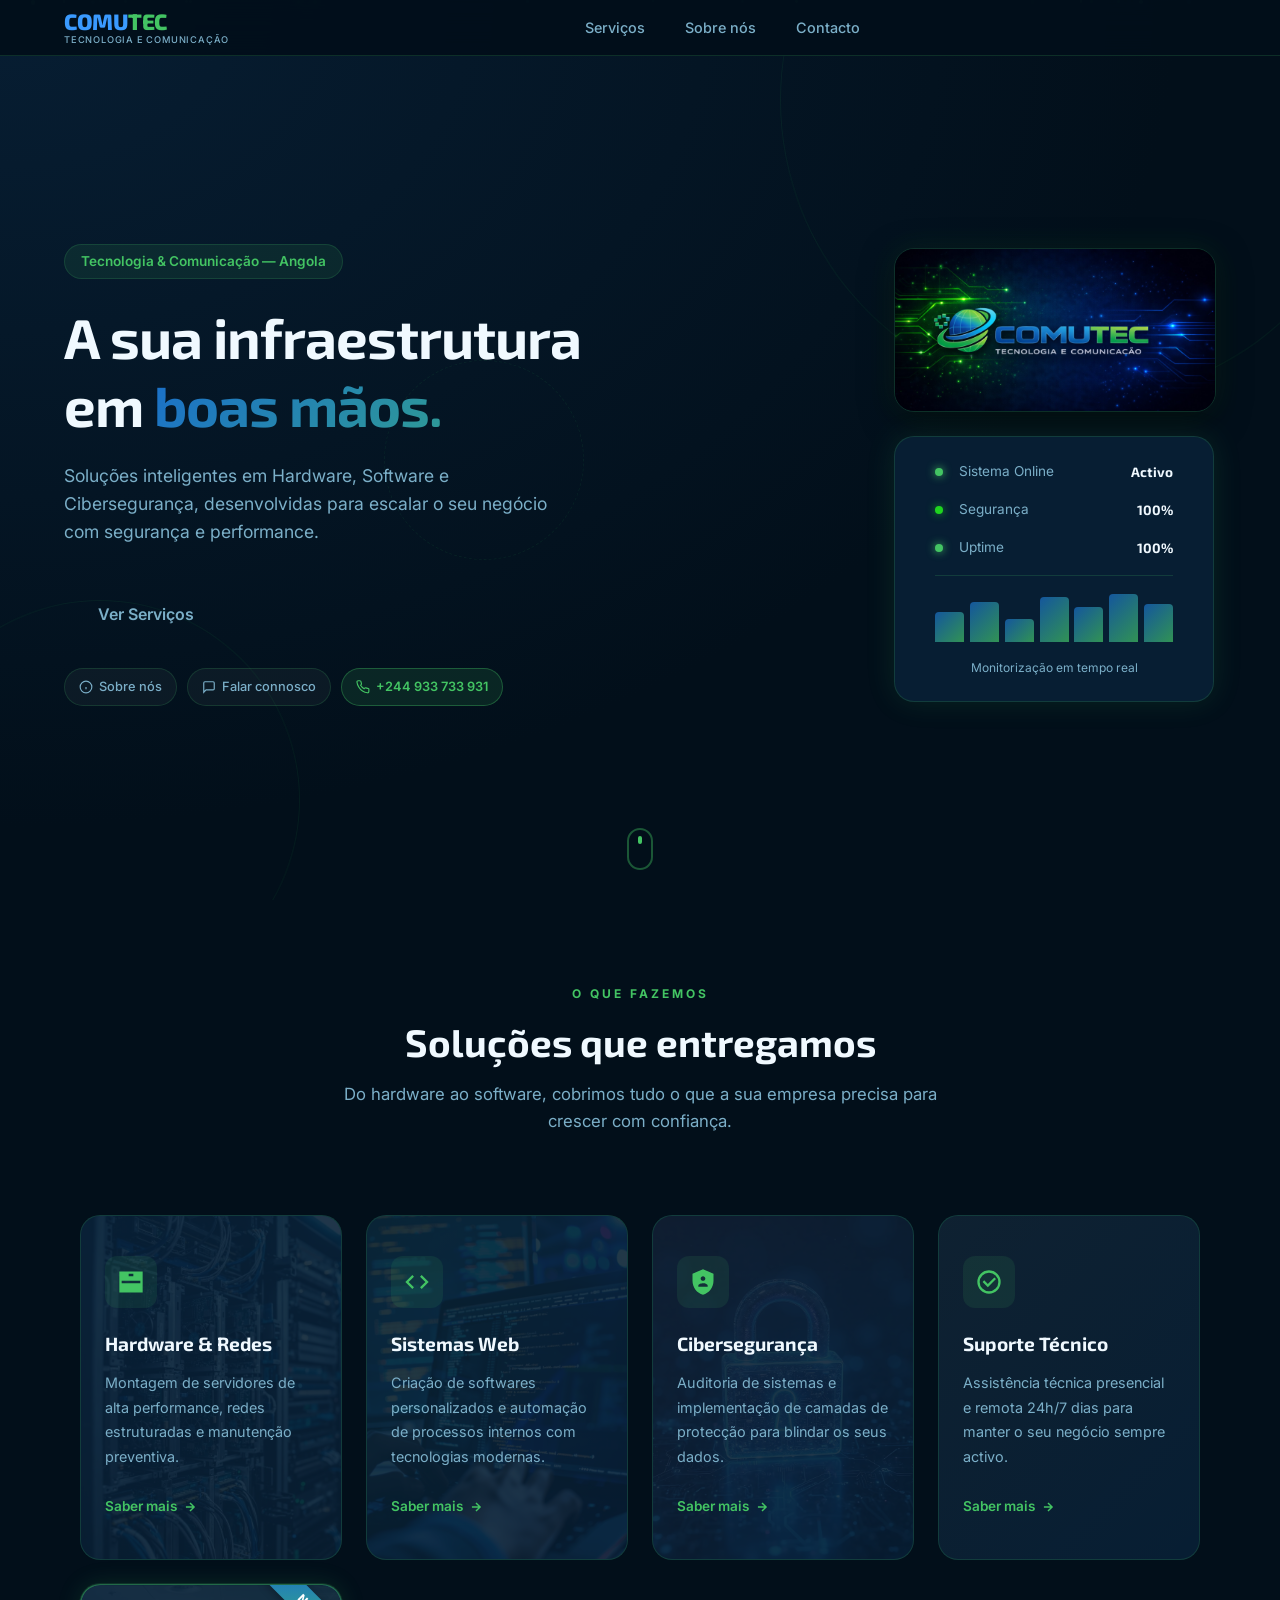
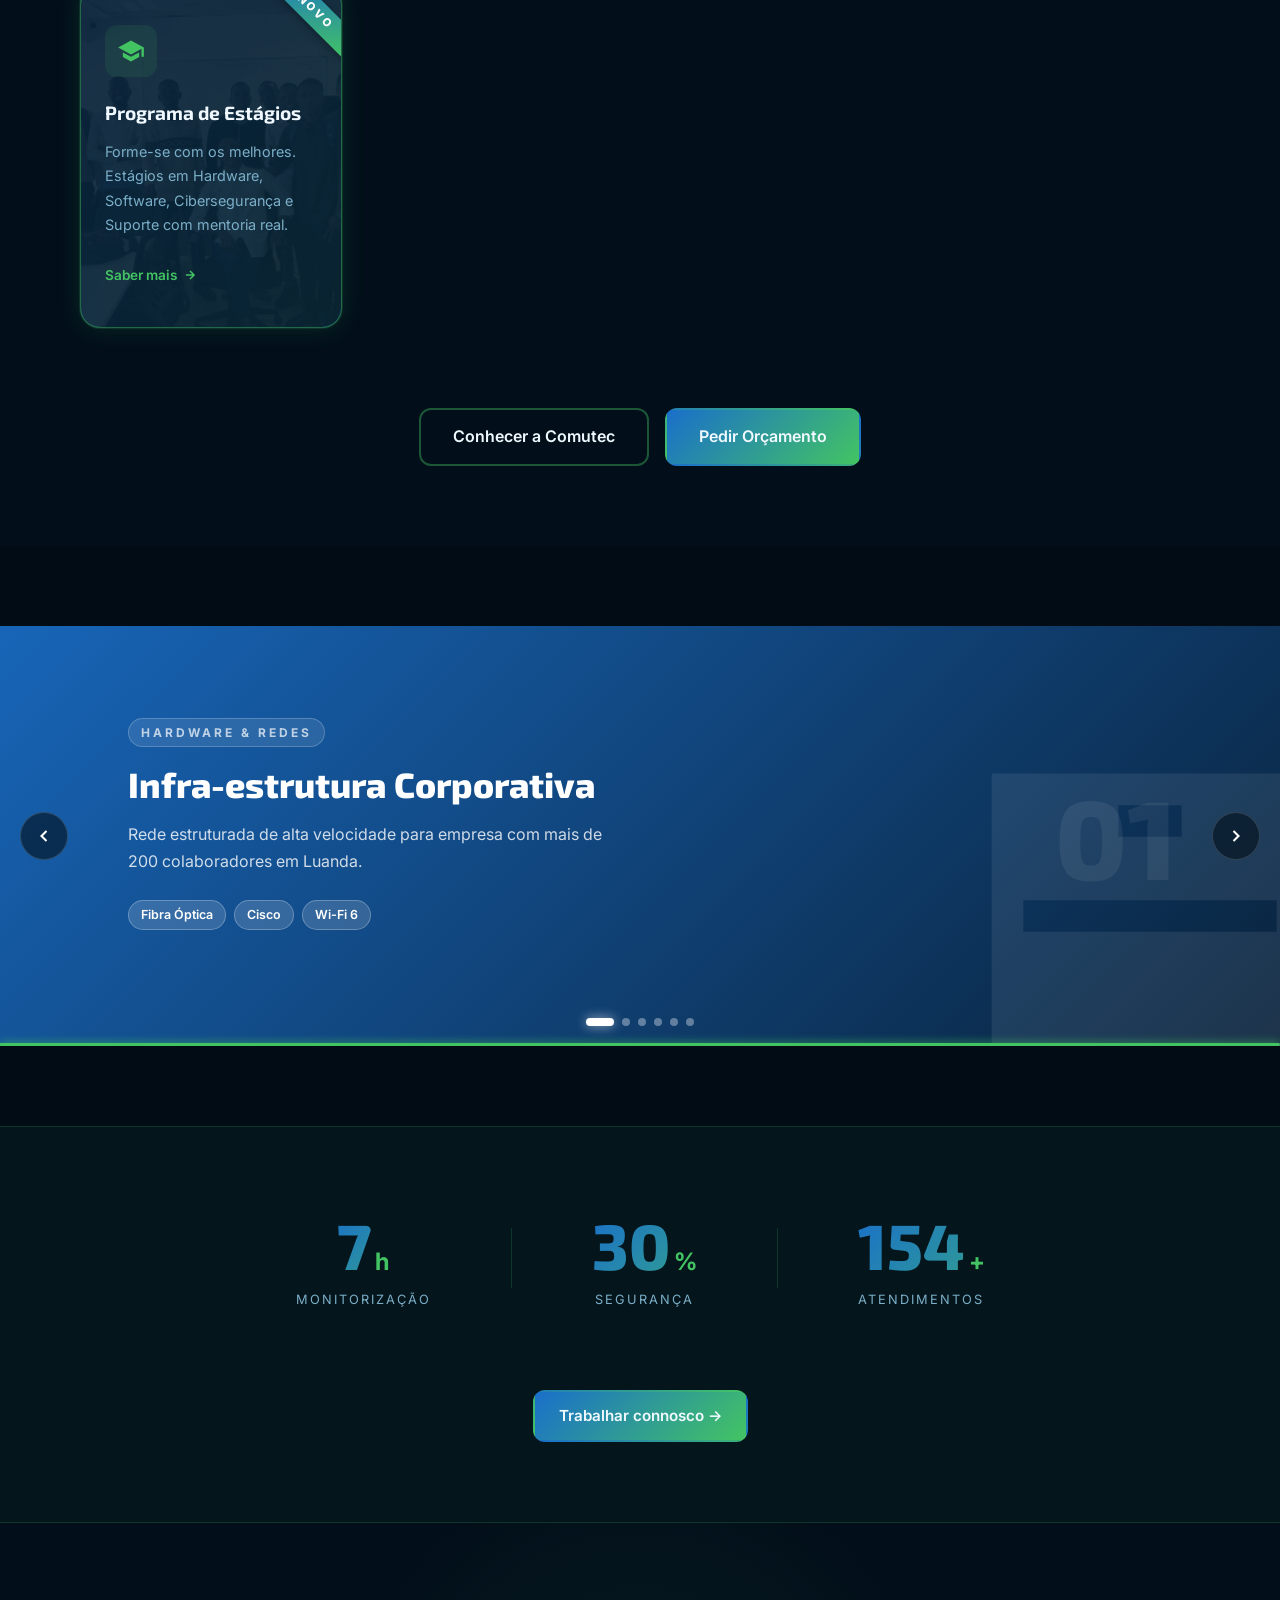
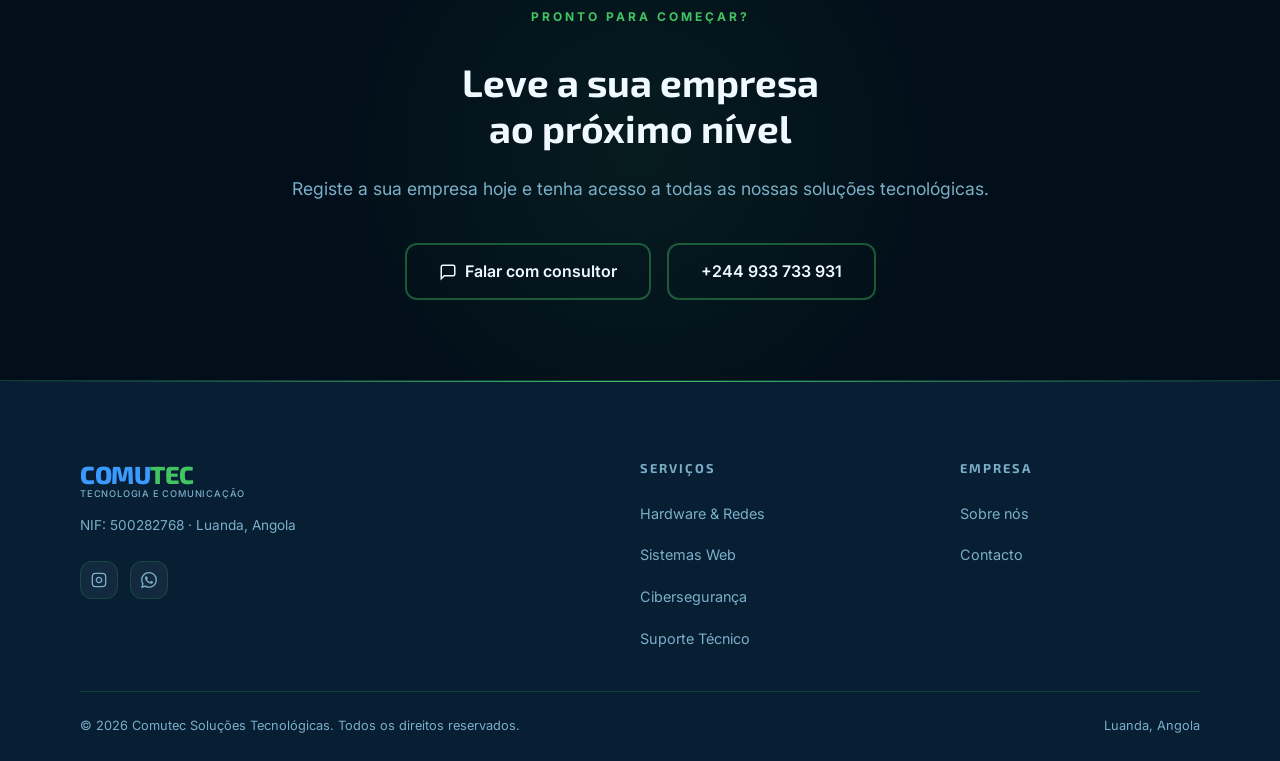
==== commit 84d4c30d: "links" ====
--- a/index.html
+++ b/index.html
@@ -31,17 +31,17 @@
             <a href="html/sobre.html"    class="navegacao__link">Sobre nós</a>
             <a href="html/contacto.html" class="navegacao__link">Contacto</a>
         </nav>
-
+ 
         <div class="botoes-auth">
-            <button id="btn-entrar"   class="botao botao--contorno" style="display: none;">Entrar</button>
-            <button id="btn-registar" class="botao botao--primario" style="display: none;">Registar</button>
-        </div>
-
+            <button id="btn-registar" class="botao botao--primario" style="display: none;">Falar Com Consultor</button>
+        </div>
+<!--
         <button class="btn-menu-mobile" id="btn-menu-mobile" aria-label="Abrir menu">
             <span></span><span></span><span></span>
         </button>
+--> 
     </header>
-
+ 
 
     <!-- ========== HERÓI ========== -->
     <section class="heroi" id="inicio">
@@ -67,12 +67,14 @@
 
             <!-- Botões principais de acção -->
             <div class="heroi__acoes animar" data-animacao="entrar-cima" data-atraso="450">
-                <!--<button id="btn-comecar" class="botao botao--primario botao--grande botao--magnetico">
+                <!--
+                <button id="btn-comecar" class="botao botao--primario botao--grande botao--magnetico">
                     Começar Agora
                     <svg viewBox="0 0 24 24" fill="none" stroke="currentColor" stroke-width="2">
                         <path d="M5 12h14M12 5l7 7-7 7"/>
                     </svg>
-                </button> -->
+                </button> 
+                -->
                 <a href="#servicos" class="botao botao--fantasma botao--grande">Ver Serviços</a>
             </div>
 
